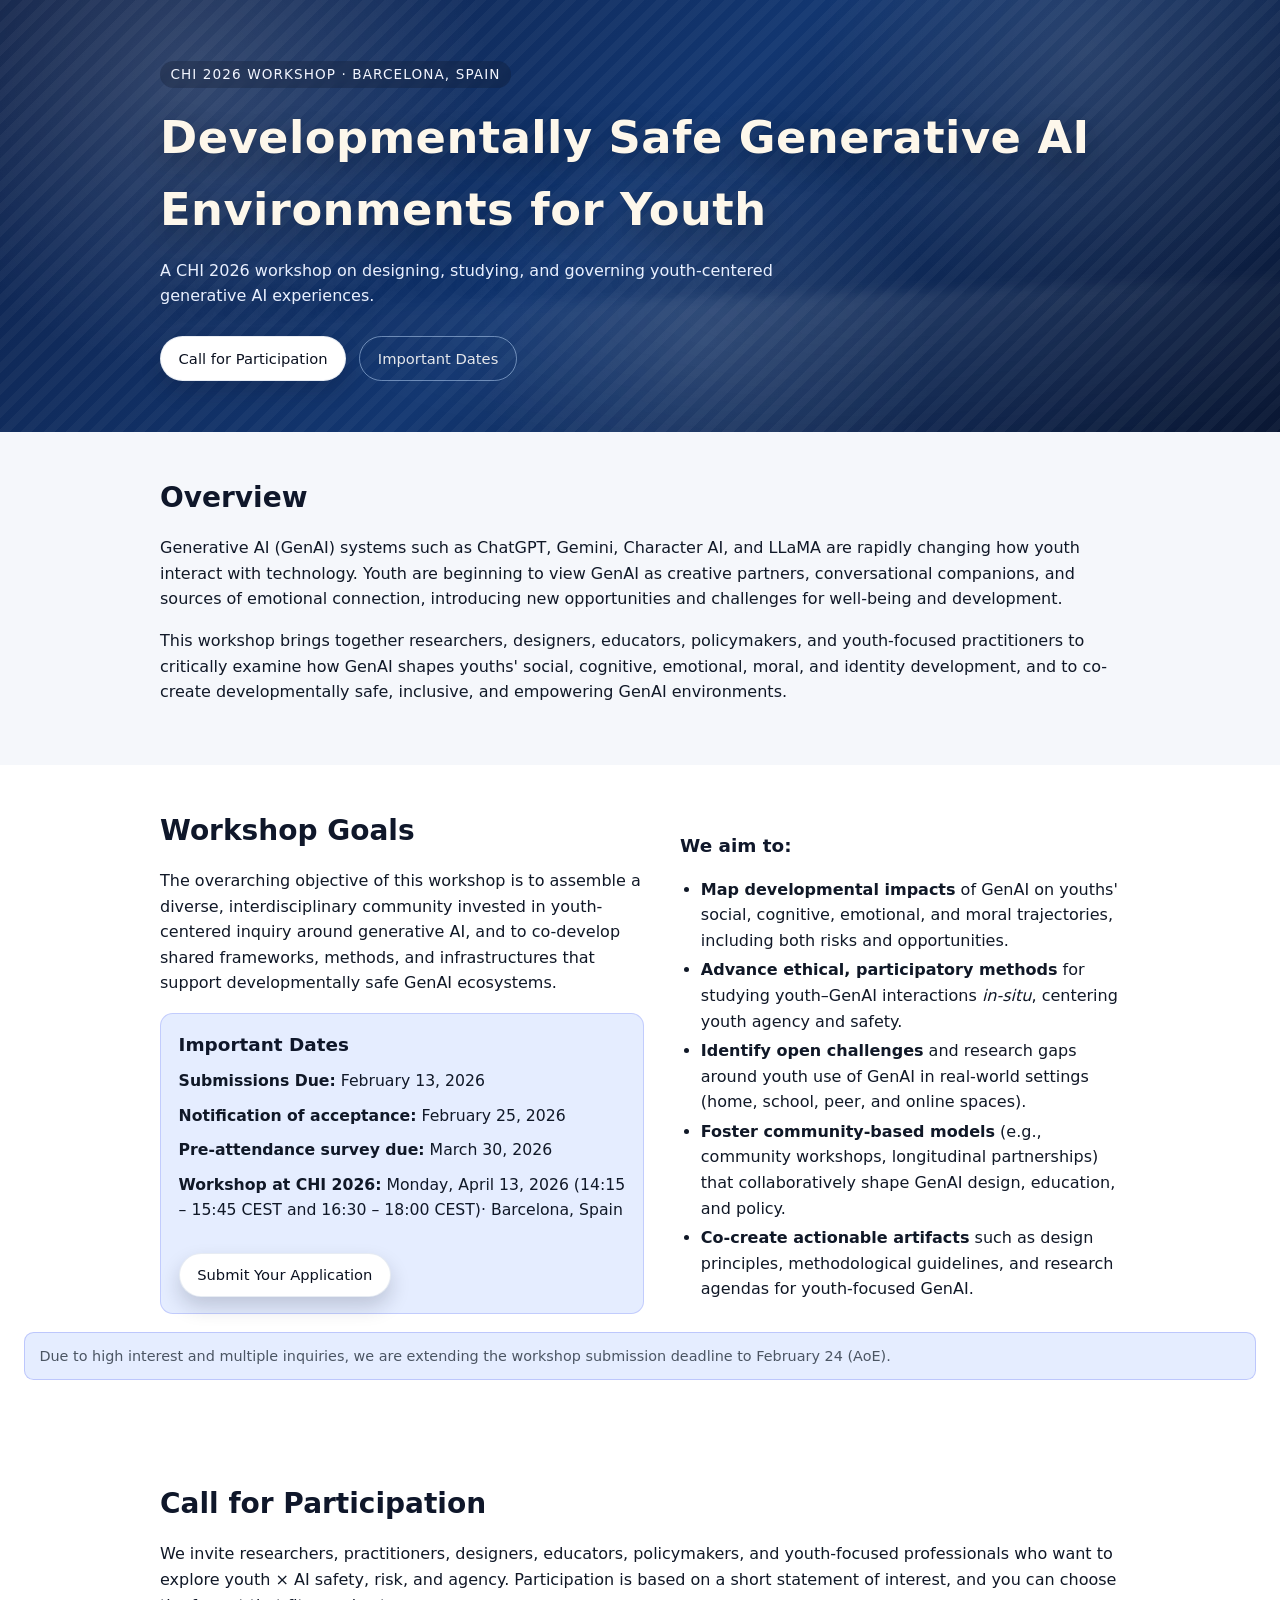
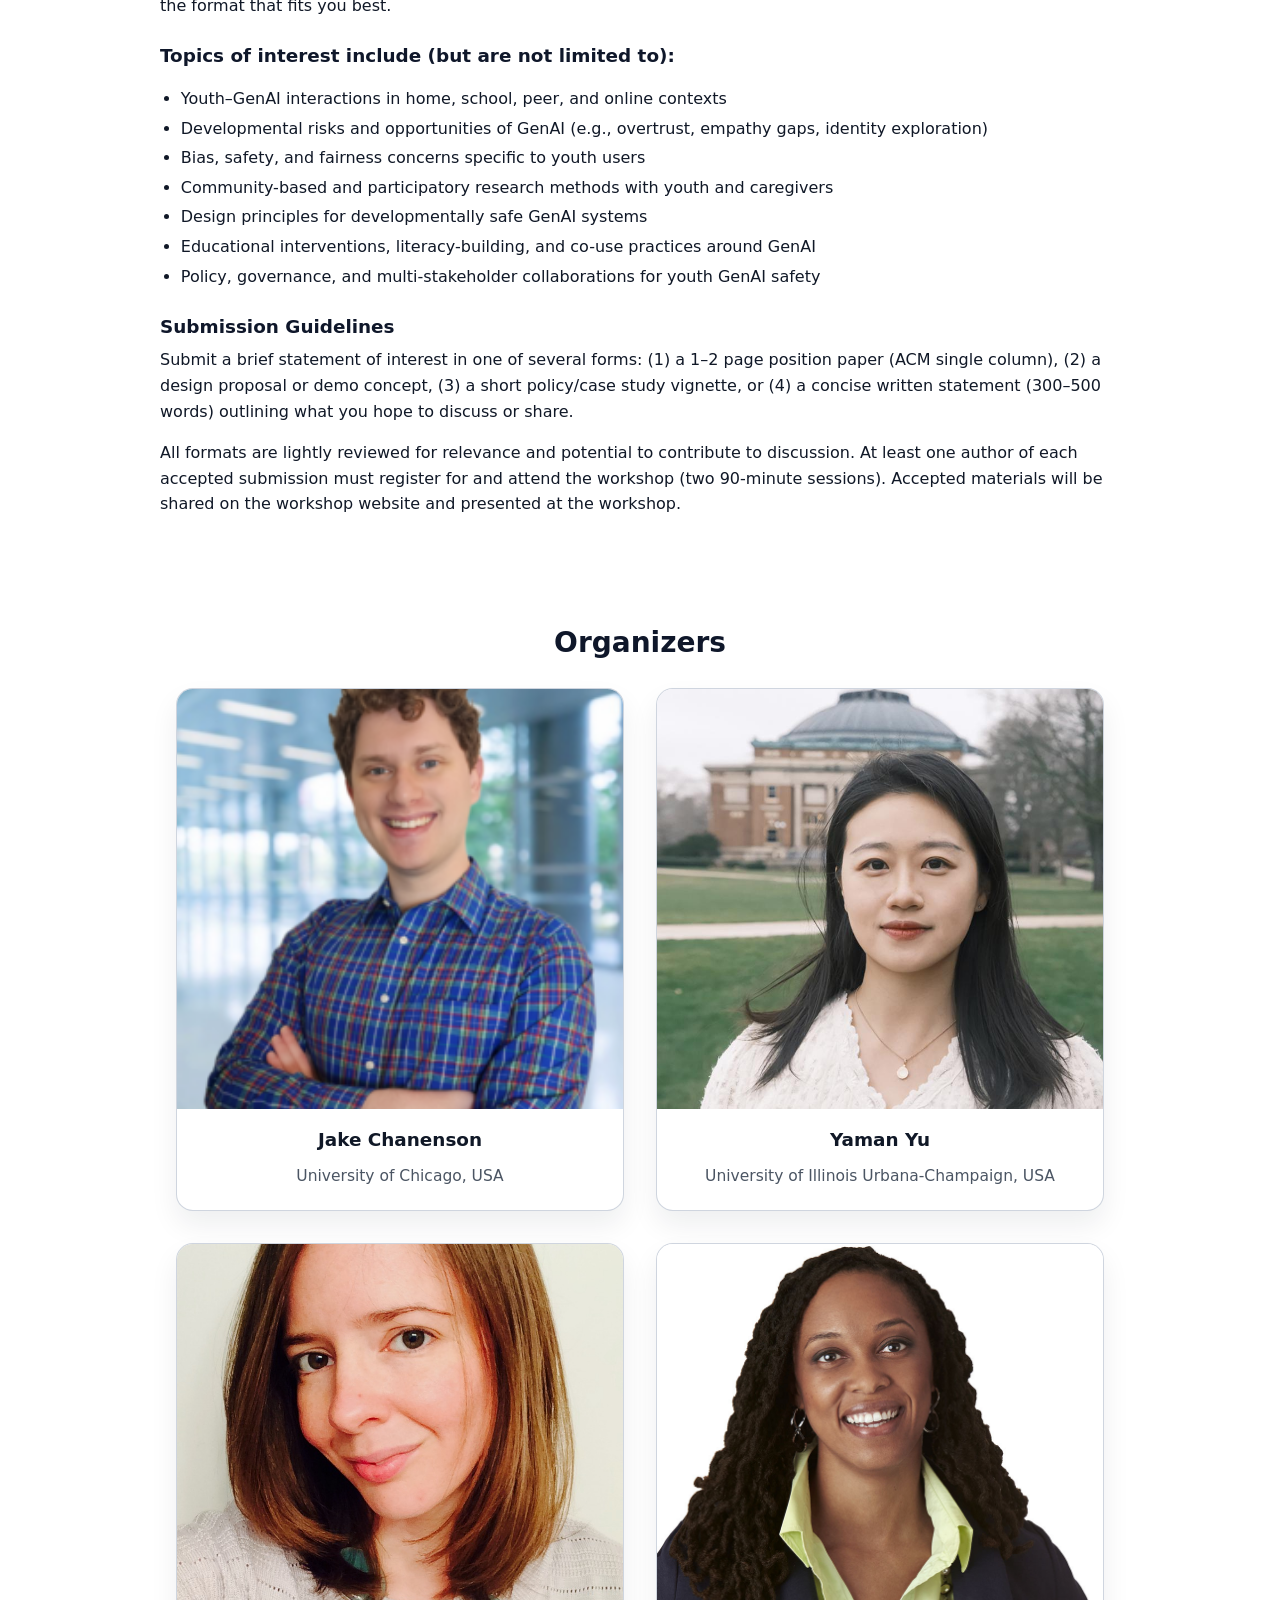
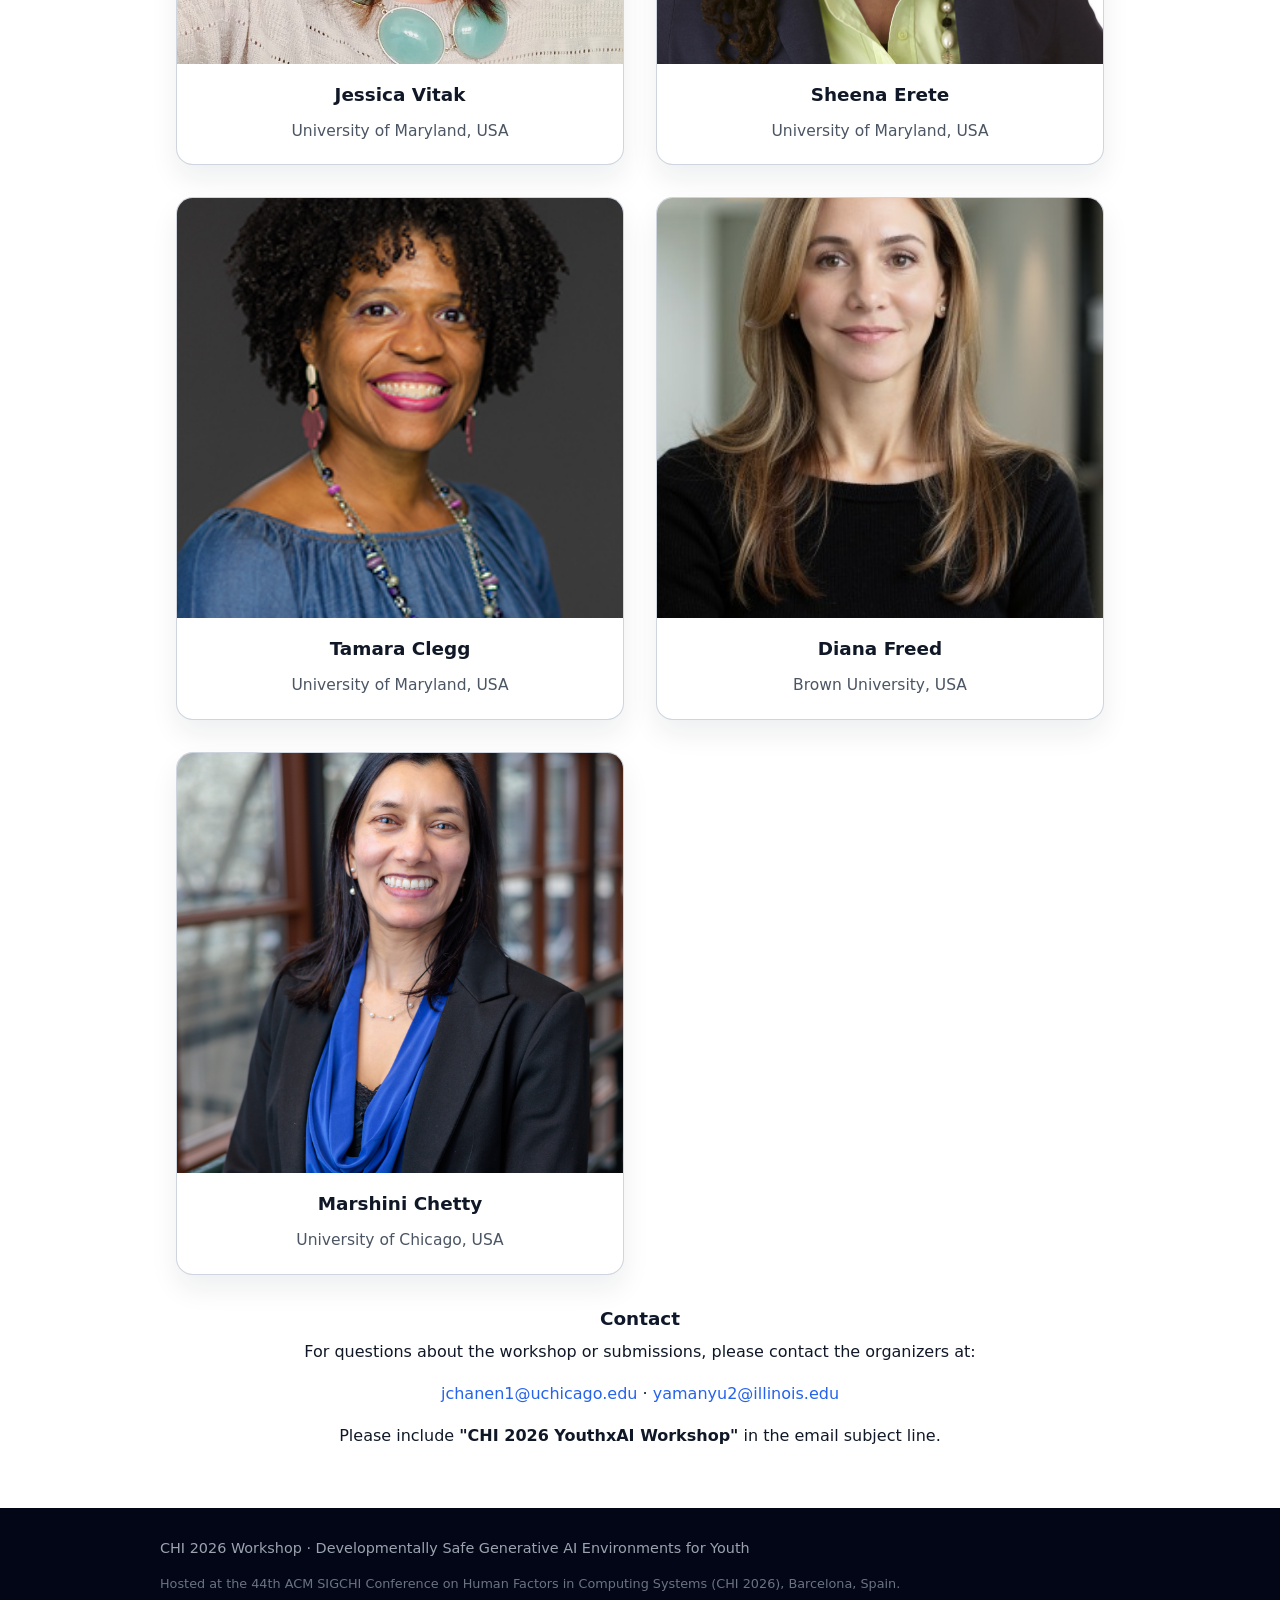
==== index.html @ d9a46ab5 "Update index.html" ====
<!DOCTYPE html>
<html lang="en">
  <head>
    <meta charset="UTF-8" />
    <meta
      name="viewport"
      content="width=device-width, initial-scale=1.0"
    />
    <title>Developmentally Safe Generative AI Environments for Youth – CHI 2026 Workshop</title>
    <link rel="stylesheet" href="style.css?v=5" />
  </head>
  <body>
    <header class="hero">
      <div class="hero-inner">
        <p class="tag">CHI 2026 Workshop · Barcelona, Spain</p>
        <h1>Developmentally Safe Generative AI Environments for Youth</h1>
        <p class="subtitle">
          A CHI 2026 workshop on designing, studying, and governing youth-centered generative AI experiences.
        </p>
        <a href="#call-for-participation" class="button primary">Call for Participation</a>
        <a href="#important-dates" class="button ghost">Important Dates</a>
      </div>
    </header>

    <main>
      <section id="overview" class="section">
        <div class="section-inner">
          <h2>Overview</h2>
          <p>
            Generative AI (GenAI) systems such as ChatGPT, Gemini, Character AI, and LLaMA are rapidly changing how youth
            interact with technology. Youth are beginning to view GenAI as creative partners, conversational companions,
            and sources of emotional connection, introducing new opportunities and challenges for well-being and
            development.
          </p>
          <p>
            This workshop brings together researchers, designers, educators, policymakers, and youth-focused
            practitioners to critically examine how GenAI shapes youths' social, cognitive, emotional, moral, and
            identity development, and to co-create developmentally safe, inclusive, and empowering GenAI environments.
          </p>
          <!-- <p class="note">
            This workshop builds on the position paper
            <em>"Developmentally Safe Generative AI Environment for Youth"</em>, to appear at the
            44th ACM SIGCHI Conference on Human Factors in Computing Systems (CHI 2026), Barcelona, Spain
            (<a href="file://2026_CHI_YouthxAI_Workshop.pdf">PDF</a>).
          </p> -->
        </div>
      </section>

      <section id="goals" class="section alt">
        <div class="section-inner two-column">
          <div>
            <h2>Workshop Goals</h2>
            <p>
              The overarching objective of this workshop is to assemble a diverse, interdisciplinary community invested
              in youth-centered inquiry around generative AI, and to co-develop shared frameworks, methods, and
              infrastructures that support developmentally safe GenAI ecosystems.
            </p>
            <div id="important-dates" class="inline-dates">
              <h3>Important Dates</h3>
              <ul>
                <li><strong>Submissions Due:</strong> February 13, 2026</li>
                <li><strong>Notification of acceptance:</strong> February 25, 2026</li>
                <li><strong>Pre-attendance survey due:</strong>  March 30, 2026</li>
                <li><strong>Workshop at CHI 2026:</strong> Monday, April 13, 2026 (14:15 – 15:45 CEST and 16:30 – 18:00 CEST)· Barcelona, Spain</li>
              </ul>
              <p style="margin-top: 1.5rem; margin-bottom: 0;">
                <a href="https://docs.google.com/forms/d/1OwKN98BtL0UL1X8cqqFe6JRjZt-rTyKT3BmQspQPXOc/viewform" target="_blank" rel="noopener noreferrer" class="button primary">Submit Your Application</a>
              </p>
            </div>
          </div>
          <div>
            <h3>We aim to:</h3>
            <ul>
              <li>
                <strong>Map developmental impacts</strong> of GenAI on youths' social, cognitive, emotional, and moral
                trajectories, including both risks and opportunities.
              </li>
              <li>
                <strong>Advance ethical, participatory methods</strong> for studying youth–GenAI interactions
                <em>in-situ</em>, centering youth agency and safety.
              </li>
              <li>
                <strong>Identify open challenges</strong> and research gaps around youth use of GenAI in real-world
                settings (home, school, peer, and online spaces).
              </li>
              <li>
                <strong>Foster community-based models</strong> (e.g., community workshops, longitudinal partnerships)
                that collaboratively shape GenAI design, education, and policy.
              </li>
              <li>
                <strong>Co-create actionable artifacts</strong> such as design principles, methodological guidelines,
                and research agendas for youth-focused GenAI.
              </li>
            </ul>
          </div>
        </div>
        <p class="note">
          Due to high interest and multiple inquiries, we are extending the workshop submission deadline to February 24 (AoE).
        </p>
      </section>

      <!-- <section id="research-questions" class="section">
        <div class="section-inner">
          <h2>Guiding Research Questions</h2>
          <ol>
            <li>
              <strong>Promising research approaches:</strong> What research methods and frameworks are most effective
              for studying youth interactions with GenAI in-situ? How can we enable ethical, meaningful, and safe data
              contributions from youth participants?
            </li>
            <li>
              <strong>Open challenges and future directions:</strong> Which critical research gaps remain in
              understanding youth engagement with GenAI systems, and how should we collectively prioritize and address
              them?
            </li>
            <li>
              <strong>Community-based research models:</strong> In what ways can community workshops, longitudinal
              partnerships, and multi-stakeholder collaborations (families, schools, platforms, policymakers) support
              developmentally safe GenAI design and governance?
            </li>
          </ol>
        </div>
      </section> -->

      <section id="call-for-participation" class="section alt">
        <div class="section-inner">
          <h2>Call for Participation</h2>
          <p>
            We invite researchers, practitioners, designers, educators, policymakers, and youth-focused professionals who
            want to explore youth × AI safety, risk, and agency. Participation is based on a short statement of interest,
            and you can choose the format that fits you best.
          </p>
          <h3>Topics of interest include (but are not limited to):</h3>
          <ul>
            <li>Youth–GenAI interactions in home, school, peer, and online contexts</li>
            <li>Developmental risks and opportunities of GenAI (e.g., overtrust, empathy gaps, identity exploration)</li>
            <li>Bias, safety, and fairness concerns specific to youth users</li>
            <li>Community-based and participatory research methods with youth and caregivers</li>
            <li>Design principles for developmentally safe GenAI systems</li>
            <li>Educational interventions, literacy-building, and co-use practices around GenAI</li>
            <li>Policy, governance, and multi-stakeholder collaborations for youth GenAI safety</li>
          </ul>

          <h3>Submission Guidelines</h3>
          <p>
            Submit a brief statement of interest in one of several forms: (1) a 1–2 page position paper (ACM single
            column), (2) a design proposal or demo concept, (3) a short policy/case study vignette, or (4) a concise
            written statement (300–500 words) outlining what you hope to discuss or share.
          </p>
          <p>
            All formats are lightly reviewed for relevance and potential to contribute to discussion. At least one author
            of each accepted submission must register for and attend the workshop (two 90-minute sessions). Accepted
            materials will be shared on the workshop website and presented at the workshop.
          </p>
          <!-- <p class="note">
            Exact submission details (format, upload site, and deadlines) will follow CHI 2026 workshop guidelines and
            will be updated here when available.
          </p> -->
        </div>
      </section>

      <section id="organizers" class="section alt">
        <div class="section-inner">
          <h2 class="organizers-title">Organizers</h2>
          <div class="organizers-full">
            <div class="organizers-grid">
            <div class="organizer-card">
              <img class="organizer-photo" src="Jake.png" alt="Jake Chanenson" />
              <div class="organizer-info">
                <p class="organizer-name">Jake Chanenson</p>
                <p class="organizer-affiliation">University of Chicago, USA</p>
              </div>
            </div>
            <div class="organizer-card">
              <img class="organizer-photo" src="yaman.jpg" alt="Yaman Yu" />
              <div class="organizer-info">
                <p class="organizer-name">Yaman Yu</p>
                <p class="organizer-affiliation">University of Illinois Urbana-Champaign, USA</p>
              </div>
            </div>
            <div class="organizer-card">
              <img class="organizer-photo" src="jessica.jpg" alt="Jessica Vitak" />
              <div class="organizer-info">
                <p class="organizer-name">Jessica Vitak</p>
                <p class="organizer-affiliation">University of Maryland, USA</p>
              </div>
            </div>
            <div class="organizer-card">
              <img class="organizer-photo" src="Sheena.jpg" alt="Sheena Erete" />
              <div class="organizer-info">
                <p class="organizer-name">Sheena Erete</p>
                <p class="organizer-affiliation">University of Maryland, USA</p>
              </div>
            </div>
            <div class="organizer-card">
              <img class="organizer-photo" src="tammy.jpg" alt="Tamara Clegg" />
              <div class="organizer-info">
                <p class="organizer-name">Tamara Clegg</p>
                <p class="organizer-affiliation">University of Maryland, USA</p>
              </div>
            </div>
            <div class="organizer-card">
              <img class="organizer-photo" src="Diana.jpeg" alt="Diana Freed" />
              <div class="organizer-info">
                <p class="organizer-name">Diana Freed</p>
                <p class="organizer-affiliation">Brown University, USA</p>
              </div>
            </div>
            <div class="organizer-card">
              <img class="organizer-photo" src="Marshini.jpg" alt="Marshini Chetty" />
              <div class="organizer-info">
                <p class="organizer-name">Marshini Chetty</p>
                <p class="organizer-affiliation">University of Chicago, USA</p>
              </div>
            </div>
          </div>
          <div class="contact-block">
            <h3>Contact</h3>
            <p>
              For questions about the workshop or submissions, please contact the organizers at:
            </p>
            <p class="contact">
              <a href="mailto:jchanen1@uchicago.edu">jchanen1@uchicago.edu</a> ·
              <a href="mailto:yamanyu2@illinois.edu">yamanyu2@illinois.edu</a>
            </p>
            <p>
              Please include <strong>"CHI 2026 YouthxAI Workshop"</strong> in the email subject line.
            </p>
          </div>
        </div>
      </section>

      <!-- <section id="background-resources" class="section">
        <div class="section-inner">
          <h2>Background &amp; Resources</h2>
          <p>
            The workshop is motivated by emerging evidence that youth engage with GenAI in nuanced and emotionally
            charged ways, including seeking social support, exploring identity, and developing new forms of trust in AI
            systems. At the same time, caregivers and educators often have limited visibility into these interactions,
            and platform safeguards are still evolving.
          </p>
          <p>
            The position paper and references draw on work in youth online safety, AI risk taxonomies, mental health and
            conversational AI, and community-based design. For more details, please refer to the manuscript:
          </p>
          <ul>
            <li>
              <a href="file://2026_CHI_YouthxAI_Workshop.pdf">
                Developmentally Safe Generative AI Environment for Youth (Workshop Paper PDF)
              </a>
            </li>
          </ul>
        </div>
      </section> -->
    </main>

    <footer class="footer">
      <div class="footer-inner">
        <p>
          CHI 2026 Workshop · Developmentally Safe Generative AI Environments for Youth
        </p>
        <p class="small">
          Hosted at the 44th ACM SIGCHI Conference on Human Factors in Computing Systems (CHI 2026), Barcelona, Spain.
        </p>
      </div>
    </footer>
  </body>
</html>
---- style.css ----
/* Base layout */
*,
*::before,
*::after {
  box-sizing: border-box;
}

html,
body {
  margin: 0;
  padding: 0;
  font-family: system-ui, -apple-system, BlinkMacSystemFont, "Segoe UI", sans-serif;
  color: #101827;
  background-color: #f5f7fb;
}

body {
  line-height: 1.6;
}

a {
  color: #2563eb;
  text-decoration: none;
}

a:hover {
  text-decoration: underline;
}

h1,
h2,
h3 {
  margin-top: 0;
  color: #0f172a;
}

p {
  margin-top: 0;
}

main {
  display: block;
}

/* Hero */
.hero {
  background: linear-gradient(135deg, #0e2047 0%, #123670 48%, #0a1733 100%);
  color: #f3f6ff;
  padding: 3.8rem 1.5rem 3.2rem;
  position: relative;
  overflow: hidden;
}

.hero-inner {
  max-width: 960px;
  margin: 0 auto;
  position: relative;
  z-index: 1;
}

.hero::before {
  content: "";
  position: absolute;
  inset: 0;
  background: radial-gradient(circle at 15% 18%, rgba(255, 255, 255, 0.16), transparent 26%),
    radial-gradient(circle at 85% 12%, rgba(255, 255, 255, 0.12), transparent 24%),
    radial-gradient(circle at 55% 78%, rgba(255, 255, 255, 0.1), transparent 30%),
    repeating-linear-gradient(135deg, rgba(255, 255, 255, 0.04) 0, rgba(255, 255, 255, 0.04) 8px, transparent 8px, transparent 16px);
  pointer-events: none;
  opacity: 0.9;
}

.hero::after {
  content: "";
  position: absolute;
  bottom: -80px;
  left: 10%;
  width: 120%;
  height: 220px;
  background: radial-gradient(ellipse at top, rgba(255, 255, 255, 0.08), transparent 55%);
  filter: blur(6px);
  transform: rotate(-2deg);
  pointer-events: none;
}

.hero h1 {
  font-size: clamp(2.1rem, 3vw + 1rem, 2.8rem);
  margin-bottom: 0.75rem;
  color: #fdf7eb;
  letter-spacing: 0.01em;
  text-shadow: 0 12px 32px rgba(0, 0, 0, 0.3), 0 0 1px rgba(0, 0, 0, 0.35);
}

.tag {
  display: inline-block;
  font-size: 0.85rem;
  text-transform: uppercase;
  letter-spacing: 0.08em;
  padding: 0.15rem 0.65rem;
  border-radius: 999px;
  background: rgba(15, 23, 42, 0.28);
  backdrop-filter: blur(4px);
  margin-bottom: 0.9rem;
}

.subtitle {
  max-width: 40rem;
  font-size: 1rem;
  margin-bottom: 1.3rem;
  color: #e9f0ff;
  text-shadow: 0 8px 24px rgba(0, 0, 0, 0.26);
}

.button {
  display: inline-block;
  padding: 0.6rem 1.1rem;
  border-radius: 999px;
  border: 1px solid transparent;
  font-weight: 500;
  font-size: 0.92rem;
  margin-right: 0.5rem;
  margin-top: 0.4rem;
  cursor: pointer;
  transition: background-color 0.15s ease, color 0.15s ease, border-color 0.15s ease,
    box-shadow 0.15s ease, transform 0.08s ease;
}

.button.primary {
  background: #ffffff;
  color: #0b1120;
  border-color: rgba(226, 232, 240, 0.8);
  box-shadow: 0 10px 20px rgba(15, 23, 42, 0.18);
}

.button.primary:hover {
  background: #e5e7eb;
  text-decoration: none;
  transform: translateY(-1px);
  box-shadow: 0 14px 26px rgba(15, 23, 42, 0.18);
}

.button.ghost {
  background: transparent;
  color: #e5e7eb;
  border-color: rgba(191, 219, 254, 0.5);
}

.button.ghost:hover {
  background: rgba(15, 23, 42, 0.46);
  text-decoration: none;
}

/* Sections */
.section {
  padding: 2.75rem 1.5rem;
}

.section.alt {
  background-color: #ffffff;
}

.section-inner {
  max-width: 960px;
  margin: 0 auto;
}

.section h2 {
  font-size: 1.75rem;
  margin-bottom: 0.9rem;
}

.section h3 {
  font-size: 1.15rem;
  margin-top: 1.4rem;
  margin-bottom: 0.4rem;
}

.section p + p {
  margin-top: 0.6rem;
}

.note {
  font-size: 0.9rem;
  color: #4b5563;
  background-color: #e5edff;
  border-radius: 0.6rem;
  padding: 0.7rem 0.9rem;
  border: 1px solid rgba(129, 140, 248, 0.4);
  margin-top: 0.9rem;
}

ul,
ol {
  padding-left: 1.3rem;
}

li + li {
  margin-top: 0.25rem;
}

/* Two-column layout */
.two-column {
  display: grid;
  grid-template-columns: minmax(0, 1.1fr) minmax(0, 1fr);
  gap: 2.25rem;
  align-items: flex-start;
}

@media (max-width: 768px) {
  .two-column {
    grid-template-columns: minmax(0, 1fr);
  }

  .hero {
    padding-top: 2.6rem;
    padding-bottom: 2.4rem;
  }
}

/* Dates grid */
.dates-grid {
  display: grid;
  grid-template-columns: repeat(auto-fit, minmax(210px, 1fr));
  gap: 1.1rem;
  margin-top: 1.3rem;
}

.date-card {
  background-color: #ffffff;
  border-radius: 0.75rem;
  padding: 0.9rem 1rem;
  border: 1px solid rgba(148, 163, 184, 0.45);
  box-shadow: 0 10px 22px rgba(15, 23, 42, 0.04);
}

.date-label {
  font-size: 0.85rem;
  text-transform: uppercase;
  letter-spacing: 0.06em;
  color: #6b7280;
  margin-bottom: 0.25rem;
}

.date-value {
  font-weight: 600;
  color: #111827;
}

/* Inline dates block */
.inline-dates {
  margin-top: 1.1rem;
  padding: 1rem 1.1rem;
  background-color: #e5edff;
  border: 1px solid rgba(129, 140, 248, 0.35);
  border-radius: 0.8rem;
}

.inline-dates h3 {
  margin: 0 0 0.5rem;
}

.inline-dates ul {
  list-style: none;
  padding-left: 0;
  margin: 0;
  display: grid;
  gap: 0.35rem;
}

.inline-dates li {
  font-size: 0.98rem;
}

/* Organizers */
.organizers-title {
  text-align: center;
  margin-bottom: 0.4rem;
}

.organizers-full {
  max-width: 1200px;
  width: calc(100% - 2rem);
  margin: 0 auto;
}

.organizers-grid {
  display: grid;
  grid-template-columns: repeat(auto-fit, minmax(300px, 1fr));
  gap: 2rem;
  margin-top: 1.4rem;
}

.organizer-card {
  display: flex;
  flex-direction: column;
  align-items: center;
  background-color: #ffffff;
  border-radius: 1.05rem;
  overflow: hidden;
  border: 1px solid rgba(148, 163, 184, 0.45);
  box-shadow: 0 14px 28px rgba(15, 23, 42, 0.07);
}

.organizer-photo {
  width: 100%;
  height: 420px;
  object-fit: cover;
  background: #e5e7eb;
  display: block;
}

.organizer-info {
  display: flex;
  flex-direction: column;
  align-items: center;
  text-align: center;
  padding: 1rem 1.2rem 1.3rem;
}

.organizer-name {
  font-weight: 700;
  margin: 0;
  font-size: 1.15rem;
}

.organizer-affiliation {
  margin: 0.25rem 0 0;
  color: #4b5563;
  font-size: 0.97rem;
}

.contact-block {
  margin-top: 1.8rem;
  text-align: center;
}

.contact {
  font-weight: 500;
}

.contact a {
  word-break: break-all;
}

@media (max-width: 640px) {
  .organizer-photo {
    height: 300px;
  }
}

/* Footer */
.footer {
  background-color: #020617;
  color: #9ca3af;
  padding: 1.8rem 1.5rem 2rem;
}

.footer-inner {
  max-width: 960px;
  margin: 0 auto;
  font-size: 0.9rem;
}

.footer .small {
  font-size: 0.8rem;
  color: #6b7280;
}
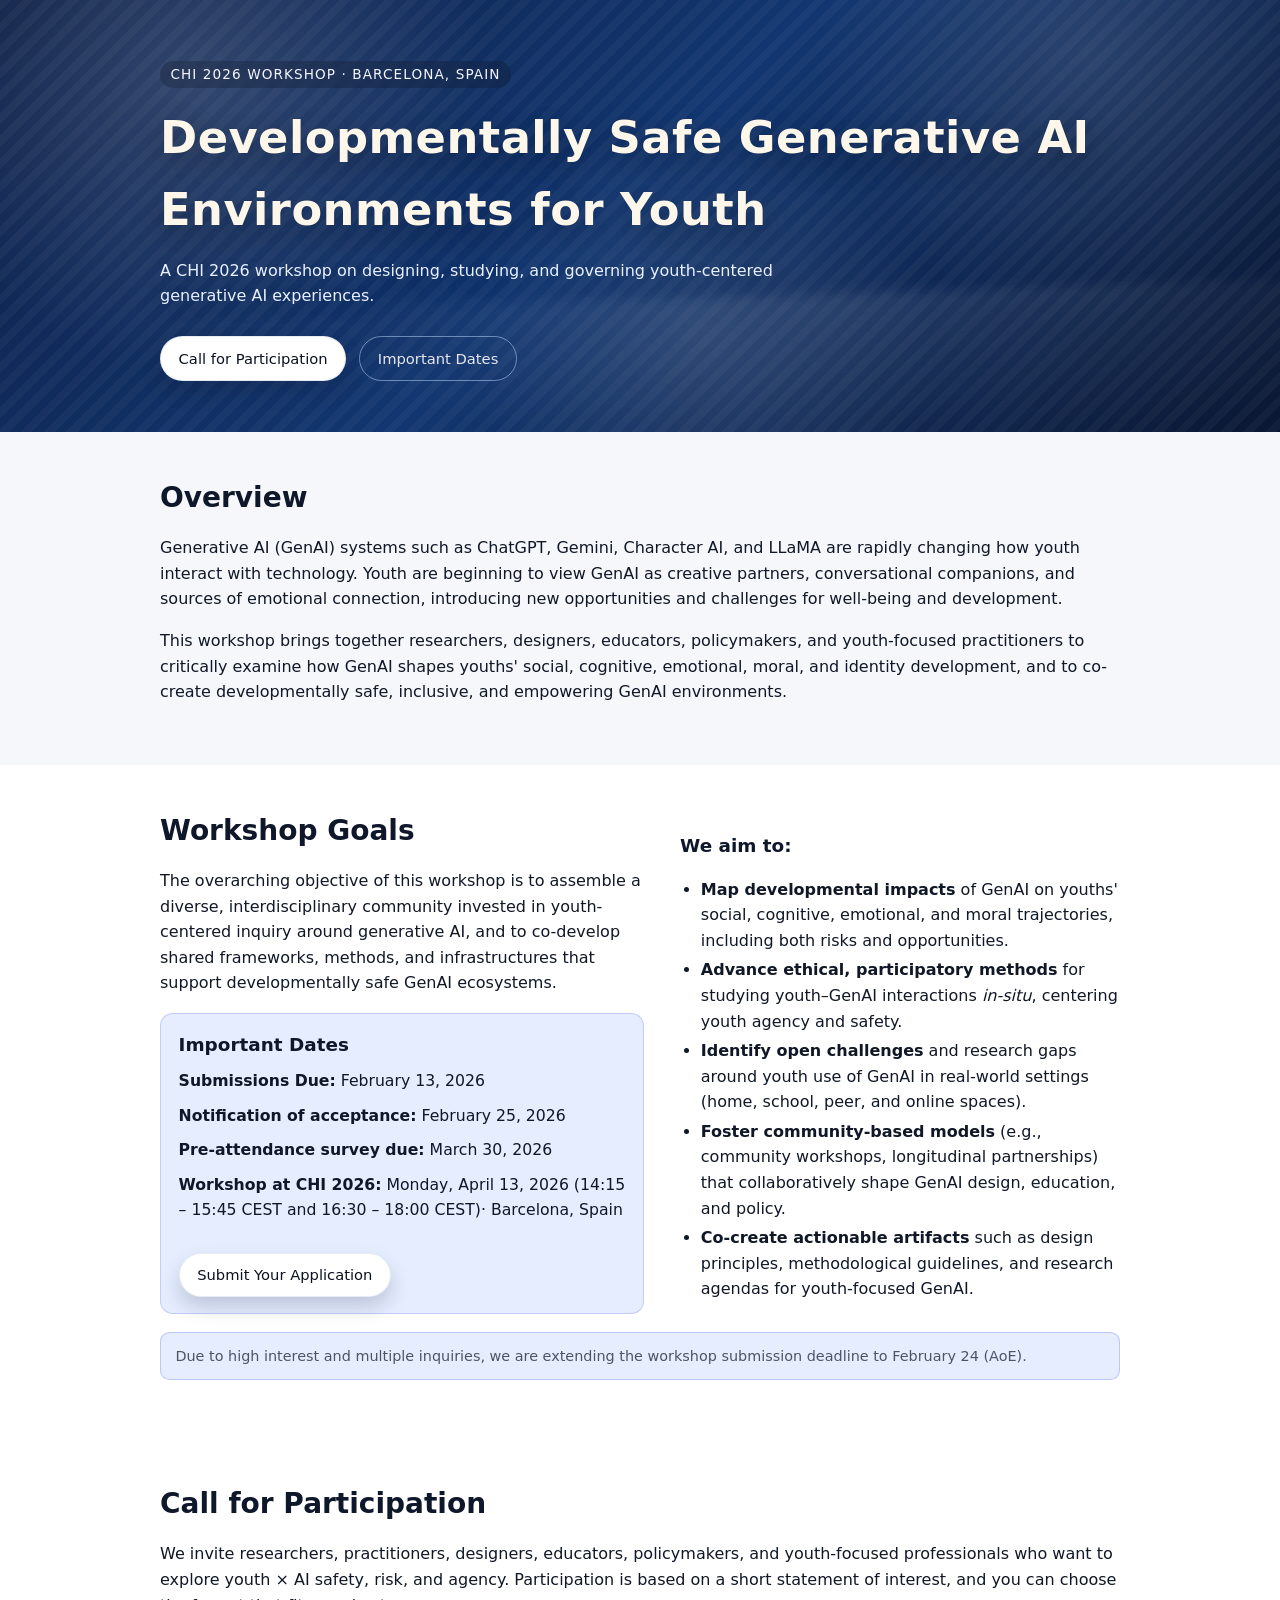
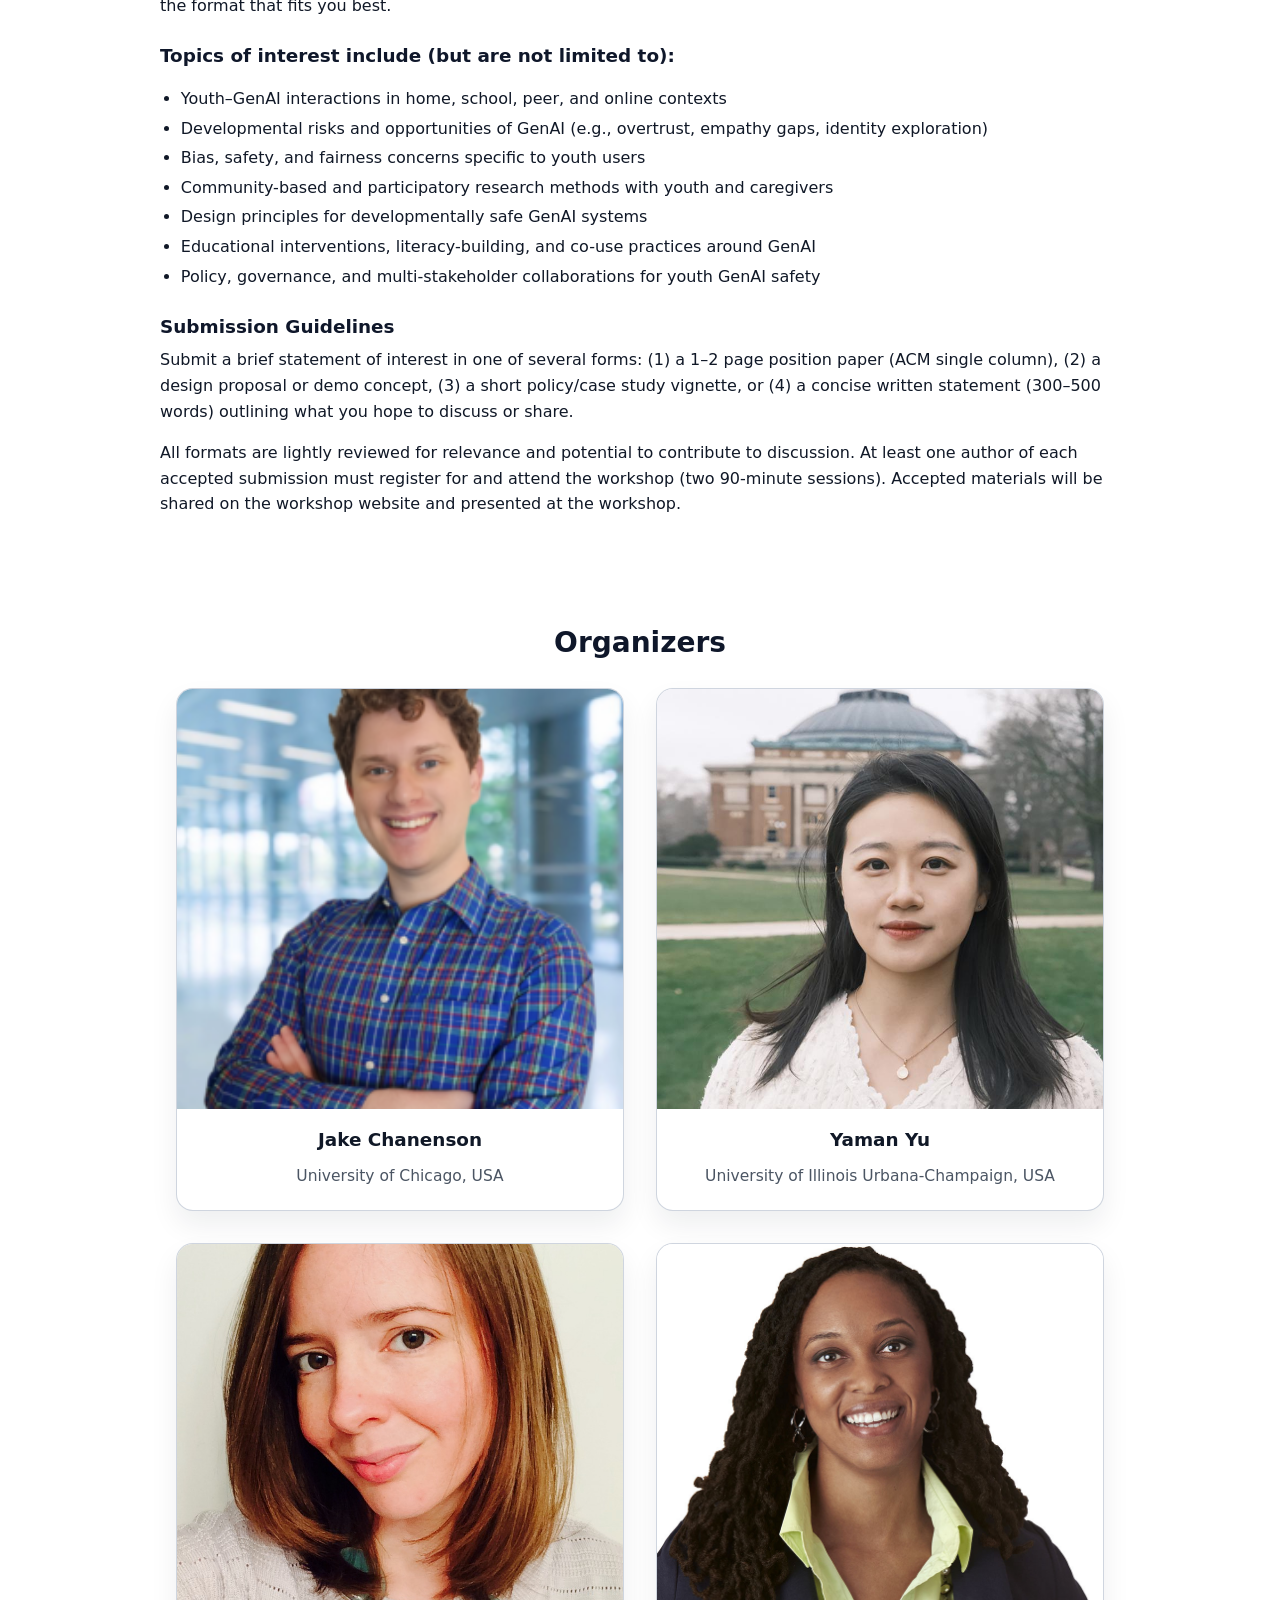
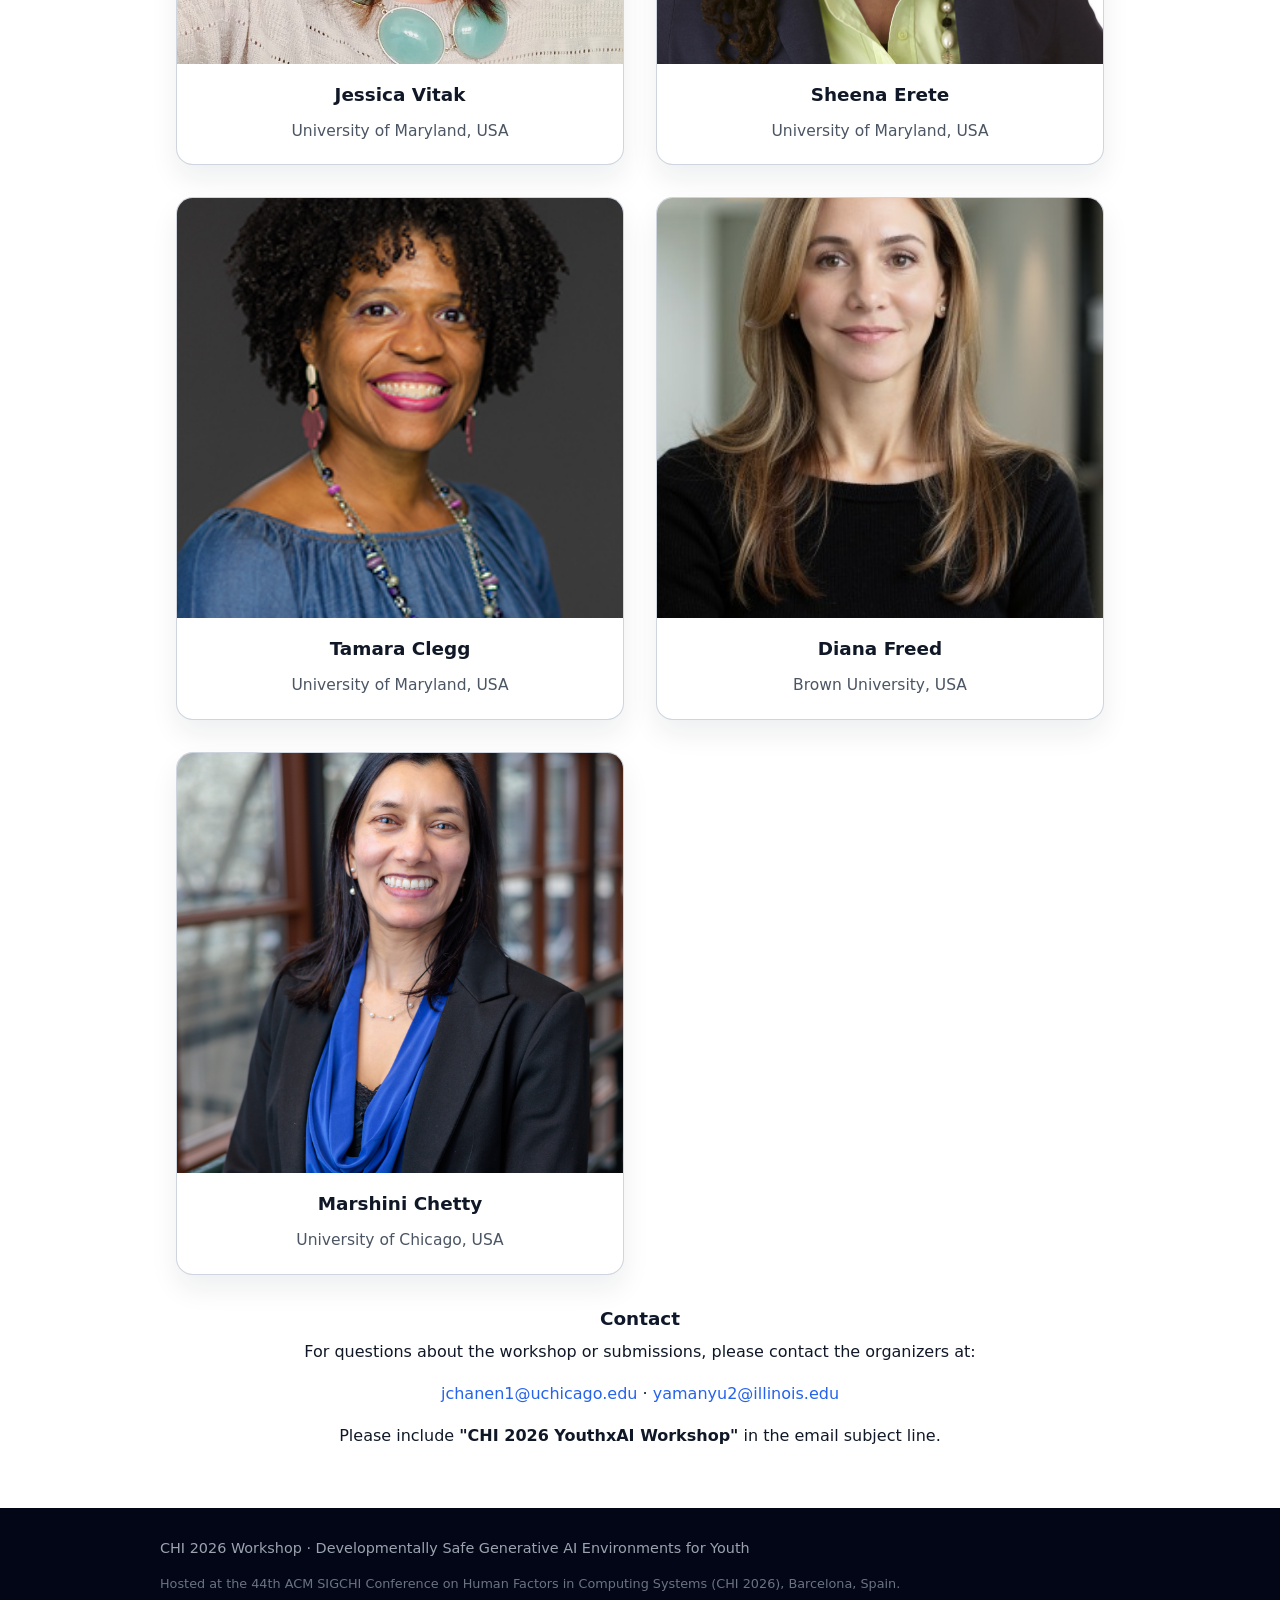
==== commit 6d1cf948: "Update index.html" ====
--- a/index.html
+++ b/index.html
@@ -94,9 +94,11 @@
             </ul>
           </div>
         </div>
-        <p class="note">
-          Due to high interest and multiple inquiries, we are extending the workshop submission deadline to February 24 (AoE).
-        </p>
+        <div class="section-inner">
+          <p class="note">
+            Due to high interest and multiple inquiries, we are extending the workshop submission deadline to February 24 (AoE).
+          </p>
+        </div>
       </section>
 
       <!-- <section id="research-questions" class="section">
@@ -276,3 +278,4 @@
 
 
 
+
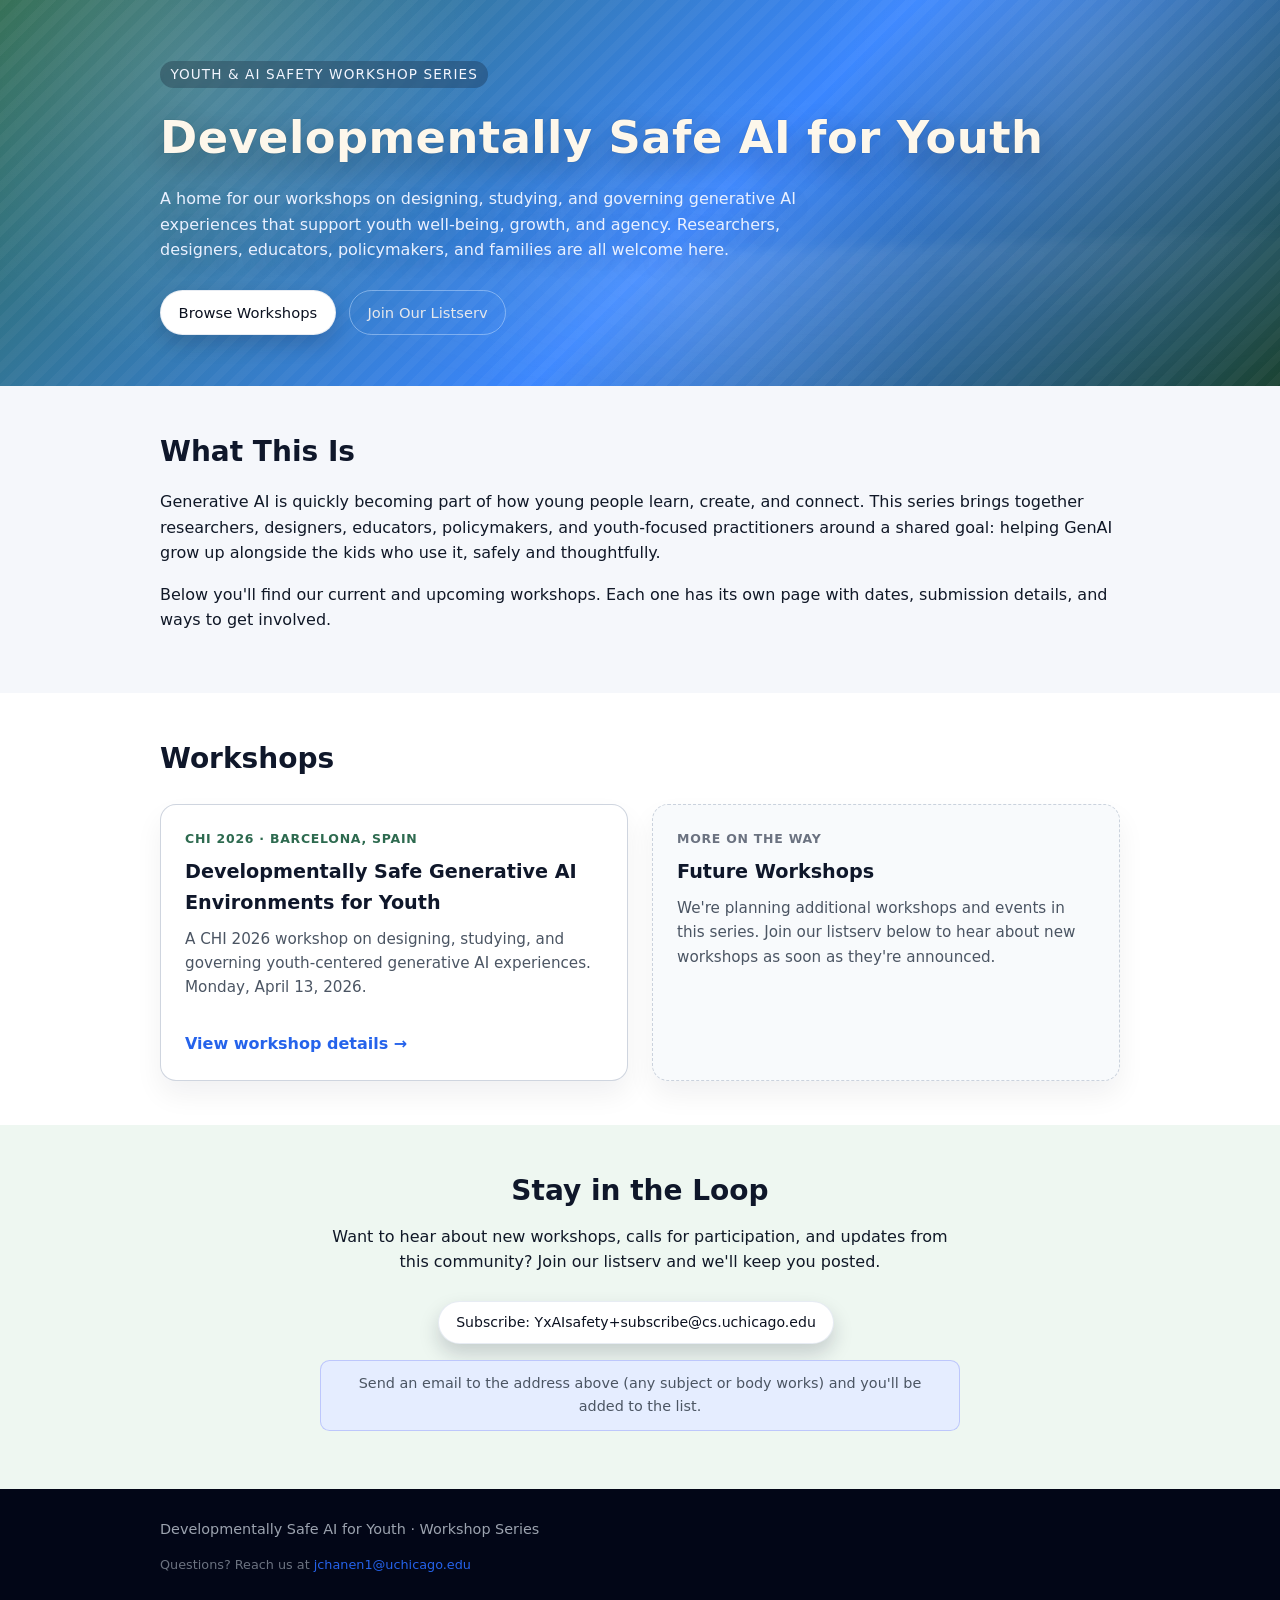
==== commit cf877e1a: "refresh" ====
--- a/index.html
+++ b/index.html
@@ -1,281 +1,99 @@
-<!DOCTYPE html>
-<html lang="en">
-  <head>
-    <meta charset="UTF-8" />
-    <meta
-      name="viewport"
-      content="width=device-width, initial-scale=1.0"
-    />
-    <title>Developmentally Safe Generative AI Environments for Youth – CHI 2026 Workshop</title>
-    <link rel="stylesheet" href="style.css?v=5" />
-  </head>
-  <body>
-    <header class="hero">
-      <div class="hero-inner">
-        <p class="tag">CHI 2026 Workshop · Barcelona, Spain</p>
-        <h1>Developmentally Safe Generative AI Environments for Youth</h1>
-        <p class="subtitle">
-          A CHI 2026 workshop on designing, studying, and governing youth-centered generative AI experiences.
-        </p>
-        <a href="#call-for-participation" class="button primary">Call for Participation</a>
-        <a href="#important-dates" class="button ghost">Important Dates</a>
-      </div>
-    </header>
-
-    <main>
-      <section id="overview" class="section">
-        <div class="section-inner">
-          <h2>Overview</h2>
-          <p>
-            Generative AI (GenAI) systems such as ChatGPT, Gemini, Character AI, and LLaMA are rapidly changing how youth
-            interact with technology. Youth are beginning to view GenAI as creative partners, conversational companions,
-            and sources of emotional connection, introducing new opportunities and challenges for well-being and
-            development.
-          </p>
-          <p>
-            This workshop brings together researchers, designers, educators, policymakers, and youth-focused
-            practitioners to critically examine how GenAI shapes youths' social, cognitive, emotional, moral, and
-            identity development, and to co-create developmentally safe, inclusive, and empowering GenAI environments.
-          </p>
-          <!-- <p class="note">
-            This workshop builds on the position paper
-            <em>"Developmentally Safe Generative AI Environment for Youth"</em>, to appear at the
-            44th ACM SIGCHI Conference on Human Factors in Computing Systems (CHI 2026), Barcelona, Spain
-            (<a href="file://2026_CHI_YouthxAI_Workshop.pdf">PDF</a>).
-          </p> -->
-        </div>
-      </section>
-
-      <section id="goals" class="section alt">
-        <div class="section-inner two-column">
-          <div>
-            <h2>Workshop Goals</h2>
-            <p>
-              The overarching objective of this workshop is to assemble a diverse, interdisciplinary community invested
-              in youth-centered inquiry around generative AI, and to co-develop shared frameworks, methods, and
-              infrastructures that support developmentally safe GenAI ecosystems.
-            </p>
-            <div id="important-dates" class="inline-dates">
-              <h3>Important Dates</h3>
-              <ul>
-                <li><strong>Submissions Due:</strong> February 13, 2026</li>
-                <li><strong>Notification of acceptance:</strong> February 25, 2026</li>
-                <li><strong>Pre-attendance survey due:</strong>  March 30, 2026</li>
-                <li><strong>Workshop at CHI 2026:</strong> Monday, April 13, 2026 (14:15 – 15:45 CEST and 16:30 – 18:00 CEST)· Barcelona, Spain</li>
-              </ul>
-              <p style="margin-top: 1.5rem; margin-bottom: 0;">
-                <a href="https://docs.google.com/forms/d/1OwKN98BtL0UL1X8cqqFe6JRjZt-rTyKT3BmQspQPXOc/viewform" target="_blank" rel="noopener noreferrer" class="button primary">Submit Your Application</a>
-              </p>
-            </div>
-          </div>
-          <div>
-            <h3>We aim to:</h3>
-            <ul>
-              <li>
-                <strong>Map developmental impacts</strong> of GenAI on youths' social, cognitive, emotional, and moral
-                trajectories, including both risks and opportunities.
-              </li>
-              <li>
-                <strong>Advance ethical, participatory methods</strong> for studying youth–GenAI interactions
-                <em>in-situ</em>, centering youth agency and safety.
-              </li>
-              <li>
-                <strong>Identify open challenges</strong> and research gaps around youth use of GenAI in real-world
-                settings (home, school, peer, and online spaces).
-              </li>
-              <li>
-                <strong>Foster community-based models</strong> (e.g., community workshops, longitudinal partnerships)
-                that collaboratively shape GenAI design, education, and policy.
-              </li>
-              <li>
-                <strong>Co-create actionable artifacts</strong> such as design principles, methodological guidelines,
-                and research agendas for youth-focused GenAI.
-              </li>
-            </ul>
-          </div>
-        </div>
-        <div class="section-inner">
-          <p class="note">
-            Due to high interest and multiple inquiries, we are extending the workshop submission deadline to February 24 (AoE).
-          </p>
-        </div>
-      </section>
-
-      <!-- <section id="research-questions" class="section">
-        <div class="section-inner">
-          <h2>Guiding Research Questions</h2>
-          <ol>
-            <li>
-              <strong>Promising research approaches:</strong> What research methods and frameworks are most effective
-              for studying youth interactions with GenAI in-situ? How can we enable ethical, meaningful, and safe data
-              contributions from youth participants?
-            </li>
-            <li>
-              <strong>Open challenges and future directions:</strong> Which critical research gaps remain in
-              understanding youth engagement with GenAI systems, and how should we collectively prioritize and address
-              them?
-            </li>
-            <li>
-              <strong>Community-based research models:</strong> In what ways can community workshops, longitudinal
-              partnerships, and multi-stakeholder collaborations (families, schools, platforms, policymakers) support
-              developmentally safe GenAI design and governance?
-            </li>
-          </ol>
-        </div>
-      </section> -->
-
-      <section id="call-for-participation" class="section alt">
-        <div class="section-inner">
-          <h2>Call for Participation</h2>
-          <p>
-            We invite researchers, practitioners, designers, educators, policymakers, and youth-focused professionals who
-            want to explore youth × AI safety, risk, and agency. Participation is based on a short statement of interest,
-            and you can choose the format that fits you best.
-          </p>
-          <h3>Topics of interest include (but are not limited to):</h3>
-          <ul>
-            <li>Youth–GenAI interactions in home, school, peer, and online contexts</li>
-            <li>Developmental risks and opportunities of GenAI (e.g., overtrust, empathy gaps, identity exploration)</li>
-            <li>Bias, safety, and fairness concerns specific to youth users</li>
-            <li>Community-based and participatory research methods with youth and caregivers</li>
-            <li>Design principles for developmentally safe GenAI systems</li>
-            <li>Educational interventions, literacy-building, and co-use practices around GenAI</li>
-            <li>Policy, governance, and multi-stakeholder collaborations for youth GenAI safety</li>
-          </ul>
-
-          <h3>Submission Guidelines</h3>
-          <p>
-            Submit a brief statement of interest in one of several forms: (1) a 1–2 page position paper (ACM single
-            column), (2) a design proposal or demo concept, (3) a short policy/case study vignette, or (4) a concise
-            written statement (300–500 words) outlining what you hope to discuss or share.
-          </p>
-          <p>
-            All formats are lightly reviewed for relevance and potential to contribute to discussion. At least one author
-            of each accepted submission must register for and attend the workshop (two 90-minute sessions). Accepted
-            materials will be shared on the workshop website and presented at the workshop.
-          </p>
-          <!-- <p class="note">
-            Exact submission details (format, upload site, and deadlines) will follow CHI 2026 workshop guidelines and
-            will be updated here when available.
-          </p> -->
-        </div>
-      </section>
-
-      <section id="organizers" class="section alt">
-        <div class="section-inner">
-          <h2 class="organizers-title">Organizers</h2>
-          <div class="organizers-full">
-            <div class="organizers-grid">
-            <div class="organizer-card">
-              <img class="organizer-photo" src="Jake.png" alt="Jake Chanenson" />
-              <div class="organizer-info">
-                <p class="organizer-name">Jake Chanenson</p>
-                <p class="organizer-affiliation">University of Chicago, USA</p>
-              </div>
-            </div>
-            <div class="organizer-card">
-              <img class="organizer-photo" src="yaman.jpg" alt="Yaman Yu" />
-              <div class="organizer-info">
-                <p class="organizer-name">Yaman Yu</p>
-                <p class="organizer-affiliation">University of Illinois Urbana-Champaign, USA</p>
-              </div>
-            </div>
-            <div class="organizer-card">
-              <img class="organizer-photo" src="jessica.jpg" alt="Jessica Vitak" />
-              <div class="organizer-info">
-                <p class="organizer-name">Jessica Vitak</p>
-                <p class="organizer-affiliation">University of Maryland, USA</p>
-              </div>
-            </div>
-            <div class="organizer-card">
-              <img class="organizer-photo" src="Sheena.jpg" alt="Sheena Erete" />
-              <div class="organizer-info">
-                <p class="organizer-name">Sheena Erete</p>
-                <p class="organizer-affiliation">University of Maryland, USA</p>
-              </div>
-            </div>
-            <div class="organizer-card">
-              <img class="organizer-photo" src="tammy.jpg" alt="Tamara Clegg" />
-              <div class="organizer-info">
-                <p class="organizer-name">Tamara Clegg</p>
-                <p class="organizer-affiliation">University of Maryland, USA</p>
-              </div>
-            </div>
-            <div class="organizer-card">
-              <img class="organizer-photo" src="Diana.jpeg" alt="Diana Freed" />
-              <div class="organizer-info">
-                <p class="organizer-name">Diana Freed</p>
-                <p class="organizer-affiliation">Brown University, USA</p>
-              </div>
-            </div>
-            <div class="organizer-card">
-              <img class="organizer-photo" src="Marshini.jpg" alt="Marshini Chetty" />
-              <div class="organizer-info">
-                <p class="organizer-name">Marshini Chetty</p>
-                <p class="organizer-affiliation">University of Chicago, USA</p>
-              </div>
-            </div>
-          </div>
-          <div class="contact-block">
-            <h3>Contact</h3>
-            <p>
-              For questions about the workshop or submissions, please contact the organizers at:
-            </p>
-            <p class="contact">
-              <a href="mailto:jchanen1@uchicago.edu">jchanen1@uchicago.edu</a> ·
-              <a href="mailto:yamanyu2@illinois.edu">yamanyu2@illinois.edu</a>
-            </p>
-            <p>
-              Please include <strong>"CHI 2026 YouthxAI Workshop"</strong> in the email subject line.
-            </p>
-          </div>
-        </div>
-      </section>
-
-      <!-- <section id="background-resources" class="section">
-        <div class="section-inner">
-          <h2>Background &amp; Resources</h2>
-          <p>
-            The workshop is motivated by emerging evidence that youth engage with GenAI in nuanced and emotionally
-            charged ways, including seeking social support, exploring identity, and developing new forms of trust in AI
-            systems. At the same time, caregivers and educators often have limited visibility into these interactions,
-            and platform safeguards are still evolving.
-          </p>
-          <p>
-            The position paper and references draw on work in youth online safety, AI risk taxonomies, mental health and
-            conversational AI, and community-based design. For more details, please refer to the manuscript:
-          </p>
-          <ul>
-            <li>
-              <a href="file://2026_CHI_YouthxAI_Workshop.pdf">
-                Developmentally Safe Generative AI Environment for Youth (Workshop Paper PDF)
-              </a>
-            </li>
-          </ul>
-        </div>
-      </section> -->
-    </main>
-
-    <footer class="footer">
-      <div class="footer-inner">
-        <p>
-          CHI 2026 Workshop · Developmentally Safe Generative AI Environments for Youth
-        </p>
-        <p class="small">
-          Hosted at the 44th ACM SIGCHI Conference on Human Factors in Computing Systems (CHI 2026), Barcelona, Spain.
-        </p>
-      </div>
-    </footer>
-  </body>
-</html>
-
-
-
-
-
-
-
-
-
-
-
+<!DOCTYPE html>
+<html lang="en">
+  <head>
+    <meta charset="UTF-8" />
+    <meta
+      name="viewport"
+      content="width=device-width, initial-scale=1.0"
+    />
+    <title>Developmentally Safe AI for Youth – Workshop Series</title>
+    <link rel="stylesheet" href="assets/css/style.css?v=7" />
+  </head>
+  <body>
+    <header class="hero hero-friendly">
+      <div class="hero-inner">
+        <p class="tag">Youth &amp; AI Safety Workshop Series</p>
+        <h1>Developmentally Safe AI for Youth</h1>
+        <p class="subtitle">
+          A home for our workshops on designing, studying, and governing generative AI experiences that support
+          youth well-being, growth, and agency. Researchers, designers, educators, policymakers, and families are all
+          welcome here.
+        </p>
+        <a href="#workshops" class="button primary">Browse Workshops</a>
+        <a href="#listserv" class="button ghost">Join Our Listserv</a>
+      </div>
+    </header>
+
+    <main>
+      <section id="about" class="section">
+        <div class="section-inner">
+          <h2>What This Is</h2>
+          <p>
+            Generative AI is quickly becoming part of how young people learn, create, and connect. This series brings
+            together researchers, designers, educators, policymakers, and youth-focused practitioners around a shared
+            goal: helping GenAI grow up alongside the kids who use it, safely and thoughtfully.
+          </p>
+          <p>
+            Below you'll find our current and upcoming workshops. Each one has its own page with dates, submission
+            details, and ways to get involved.
+          </p>
+        </div>
+      </section>
+
+      <section id="workshops" class="section alt">
+        <div class="section-inner">
+          <h2>Workshops</h2>
+          <div class="workshop-grid">
+            <a class="workshop-card" href="workshops/chi2026/index.html">
+              <div class="workshop-card-tag">CHI 2026 · Barcelona, Spain</div>
+              <h3>Developmentally Safe Generative AI Environments for Youth</h3>
+              <p>
+                A CHI 2026 workshop on designing, studying, and governing youth-centered generative AI experiences.
+                Monday, April 13, 2026.
+              </p>
+              <span class="workshop-card-link">View workshop details &rarr;</span>
+            </a>
+
+            <div class="workshop-card workshop-card-placeholder">
+              <div class="workshop-card-tag">More on the way</div>
+              <h3>Future Workshops</h3>
+              <p>
+                We're planning additional workshops and events in this series. Join our listserv below to hear about
+                new workshops as soon as they're announced.
+              </p>
+            </div>
+          </div>
+        </div>
+      </section>
+
+      <section id="listserv" class="section listserv-section">
+        <div class="section-inner listserv-inner">
+          <h2>Stay in the Loop</h2>
+          <p>
+            Want to hear about new workshops, calls for participation, and updates from this community? Join our
+            listserv and we'll keep you posted.
+          </p>
+          <a
+            href="mailto:YxAIsafety+subscribe@cs.uchicago.edu"
+            class="button primary listserv-button"
+          >
+            Subscribe: YxAIsafety+subscribe@cs.uchicago.edu
+          </a>
+          <p class="note listserv-note">
+            Send an email to the address above (any subject or body works) and you'll be added to the list.
+          </p>
+        </div>
+      </section>
+    </main>
+
+    <footer class="footer">
+      <div class="footer-inner">
+        <p>Developmentally Safe AI for Youth &middot; Workshop Series</p>
+        <p class="small">
+          Questions? Reach us at
+          <a href="mailto:jchanen1@uchicago.edu">jchanen1@uchicago.edu</a>
+        </p>
+      </div>
+    </footer>
+  </body>
+</html>
--- a/assets/css/style.css
+++ b/assets/css/style.css
@@ -0,0 +1,520 @@
+/* Base layout */
+*,
+*::before,
+*::after {
+  box-sizing: border-box;
+}
+
+html,
+body {
+  margin: 0;
+  padding: 0;
+  font-family: system-ui, -apple-system, BlinkMacSystemFont, "Segoe UI", sans-serif;
+  color: #101827;
+  background-color: #f5f7fb;
+}
+
+body {
+  line-height: 1.6;
+}
+
+a {
+  color: #2563eb;
+  text-decoration: none;
+}
+
+a:hover {
+  text-decoration: underline;
+}
+
+h1,
+h2,
+h3 {
+  margin-top: 0;
+  color: #0f172a;
+}
+
+p {
+  margin-top: 0;
+}
+
+main {
+  display: block;
+}
+
+/* Hero */
+.hero {
+  background: linear-gradient(135deg, #0e2047 0%, #123670 48%, #0a1733 100%);
+  color: #f3f6ff;
+  padding: 3.8rem 1.5rem 3.2rem;
+  position: relative;
+  overflow: hidden;
+}
+
+.hero-inner {
+  max-width: 960px;
+  margin: 0 auto;
+  position: relative;
+  z-index: 1;
+}
+
+.hero::before {
+  content: "";
+  position: absolute;
+  inset: 0;
+  background: radial-gradient(circle at 15% 18%, rgba(255, 255, 255, 0.16), transparent 26%),
+    radial-gradient(circle at 85% 12%, rgba(255, 255, 255, 0.12), transparent 24%),
+    radial-gradient(circle at 55% 78%, rgba(255, 255, 255, 0.1), transparent 30%),
+    repeating-linear-gradient(135deg, rgba(255, 255, 255, 0.04) 0, rgba(255, 255, 255, 0.04) 8px, transparent 8px, transparent 16px);
+  pointer-events: none;
+  opacity: 0.9;
+}
+
+.hero::after {
+  content: "";
+  position: absolute;
+  bottom: -80px;
+  left: 10%;
+  width: 120%;
+  height: 220px;
+  background: radial-gradient(ellipse at top, rgba(255, 255, 255, 0.08), transparent 55%);
+  filter: blur(6px);
+  transform: rotate(-2deg);
+  pointer-events: none;
+}
+
+.hero h1 {
+  font-size: clamp(2.1rem, 3vw + 1rem, 2.8rem);
+  margin-bottom: 0.75rem;
+  color: #fdf7eb;
+  letter-spacing: 0.01em;
+  text-shadow: 0 12px 32px rgba(0, 0, 0, 0.3), 0 0 1px rgba(0, 0, 0, 0.35);
+}
+
+.tag {
+  display: inline-block;
+  font-size: 0.85rem;
+  text-transform: uppercase;
+  letter-spacing: 0.08em;
+  padding: 0.15rem 0.65rem;
+  border-radius: 999px;
+  background: rgba(15, 23, 42, 0.28);
+  backdrop-filter: blur(4px);
+  margin-bottom: 0.9rem;
+}
+
+.subtitle {
+  max-width: 40rem;
+  font-size: 1rem;
+  margin-bottom: 1.3rem;
+  color: #e9f0ff;
+  text-shadow: 0 8px 24px rgba(0, 0, 0, 0.26);
+}
+
+.button {
+  display: inline-block;
+  padding: 0.6rem 1.1rem;
+  border-radius: 999px;
+  border: 1px solid transparent;
+  font-weight: 500;
+  font-size: 0.92rem;
+  margin-right: 0.5rem;
+  margin-top: 0.4rem;
+  cursor: pointer;
+  transition: background-color 0.15s ease, color 0.15s ease, border-color 0.15s ease,
+    box-shadow 0.15s ease, transform 0.08s ease;
+}
+
+.button.primary {
+  background: #ffffff;
+  color: #0b1120;
+  border-color: rgba(226, 232, 240, 0.8);
+  box-shadow: 0 10px 20px rgba(15, 23, 42, 0.18);
+}
+
+.button.primary:hover {
+  background: #e5e7eb;
+  text-decoration: none;
+  transform: translateY(-1px);
+  box-shadow: 0 14px 26px rgba(15, 23, 42, 0.18);
+}
+
+.button.ghost {
+  background: transparent;
+  color: #e5e7eb;
+  border-color: rgba(191, 219, 254, 0.5);
+}
+
+.button.ghost:hover {
+  background: rgba(15, 23, 42, 0.46);
+  text-decoration: none;
+}
+
+/* Sections */
+.section {
+  padding: 2.75rem 1.5rem;
+}
+
+.section.alt {
+  background-color: #ffffff;
+}
+
+.section-inner {
+  max-width: 960px;
+  margin: 0 auto;
+}
+
+.section h2 {
+  font-size: 1.75rem;
+  margin-bottom: 0.9rem;
+}
+
+.section h3 {
+  font-size: 1.15rem;
+  margin-top: 1.4rem;
+  margin-bottom: 0.4rem;
+}
+
+.section p + p {
+  margin-top: 0.6rem;
+}
+
+.note {
+  font-size: 0.9rem;
+  color: #4b5563;
+  background-color: #e5edff;
+  border-radius: 0.6rem;
+  padding: 0.7rem 0.9rem;
+  border: 1px solid rgba(129, 140, 248, 0.4);
+  margin-top: 0.9rem;
+}
+
+ul,
+ol {
+  padding-left: 1.3rem;
+}
+
+li + li {
+  margin-top: 0.25rem;
+}
+
+/* Two-column layout */
+.two-column {
+  display: grid;
+  grid-template-columns: minmax(0, 1.1fr) minmax(0, 1fr);
+  gap: 2.25rem;
+  align-items: flex-start;
+}
+
+@media (max-width: 768px) {
+  .two-column {
+    grid-template-columns: minmax(0, 1fr);
+  }
+
+  .hero {
+    padding-top: 2.6rem;
+    padding-bottom: 2.4rem;
+  }
+}
+
+/* Dates grid */
+.dates-grid {
+  display: grid;
+  grid-template-columns: repeat(auto-fit, minmax(210px, 1fr));
+  gap: 1.1rem;
+  margin-top: 1.3rem;
+}
+
+.date-card {
+  background-color: #ffffff;
+  border-radius: 0.75rem;
+  padding: 0.9rem 1rem;
+  border: 1px solid rgba(148, 163, 184, 0.45);
+  box-shadow: 0 10px 22px rgba(15, 23, 42, 0.04);
+}
+
+.date-label {
+  font-size: 0.85rem;
+  text-transform: uppercase;
+  letter-spacing: 0.06em;
+  color: #6b7280;
+  margin-bottom: 0.25rem;
+}
+
+.date-value {
+  font-weight: 600;
+  color: #111827;
+}
+
+/* Inline dates block */
+.inline-dates {
+  margin-top: 1.1rem;
+  padding: 1rem 1.1rem;
+  background-color: #e5edff;
+  border: 1px solid rgba(129, 140, 248, 0.35);
+  border-radius: 0.8rem;
+}
+
+.inline-dates h3 {
+  margin: 0 0 0.5rem;
+}
+
+.inline-dates ul {
+  list-style: none;
+  padding-left: 0;
+  margin: 0;
+  display: grid;
+  gap: 0.35rem;
+}
+
+.inline-dates li {
+  font-size: 0.98rem;
+}
+
+/* Organizers */
+.organizers-title {
+  text-align: center;
+  margin-bottom: 0.4rem;
+}
+
+.organizers-full {
+  max-width: 1200px;
+  width: calc(100% - 2rem);
+  margin: 0 auto;
+}
+
+.organizers-grid {
+  display: grid;
+  grid-template-columns: repeat(auto-fit, minmax(300px, 1fr));
+  gap: 2rem;
+  margin-top: 1.4rem;
+}
+
+.organizer-card {
+  display: flex;
+  flex-direction: column;
+  align-items: center;
+  background-color: #ffffff;
+  border-radius: 1.05rem;
+  overflow: hidden;
+  border: 1px solid rgba(148, 163, 184, 0.45);
+  box-shadow: 0 14px 28px rgba(15, 23, 42, 0.07);
+}
+
+.organizer-photo {
+  width: 100%;
+  height: 420px;
+  object-fit: cover;
+  background: #e5e7eb;
+  display: block;
+}
+
+.organizer-info {
+  display: flex;
+  flex-direction: column;
+  align-items: center;
+  text-align: center;
+  padding: 1rem 1.2rem 1.3rem;
+}
+
+.organizer-name {
+  font-weight: 700;
+  margin: 0;
+  font-size: 1.15rem;
+}
+
+.organizer-affiliation {
+  margin: 0.25rem 0 0;
+  color: #4b5563;
+  font-size: 0.97rem;
+}
+
+.contact-block {
+  margin-top: 1.8rem;
+  text-align: center;
+}
+
+.contact {
+  font-weight: 500;
+}
+
+.contact a {
+  word-break: break-all;
+}
+
+@media (max-width: 640px) {
+  .organizer-photo {
+    height: 300px;
+  }
+}
+
+/* Report byline */
+.report-authors {
+  font-size: 0.9rem;
+  color: #6b7280;
+  margin-bottom: 1.6rem;
+  padding-bottom: 1rem;
+  border-bottom: 1px solid rgba(148, 163, 184, 0.4);
+}
+
+/* Status / closed indicators */
+.status-text {
+  font-size: 0.92rem;
+  color: #c7d2fe;
+  margin-bottom: 0.9rem;
+}
+
+.button.disabled {
+  background: #e2e8f0;
+  color: #64748b;
+  border-color: rgba(148, 163, 184, 0.6);
+  box-shadow: none;
+  cursor: default;
+  pointer-events: none;
+}
+
+.closed-badge {
+  display: inline-block;
+  font-size: 0.7rem;
+  text-transform: uppercase;
+  letter-spacing: 0.06em;
+  font-weight: 700;
+  color: #6b7280;
+  background: #e5e7eb;
+  border-radius: 999px;
+  padding: 0.2rem 0.6rem;
+  vertical-align: middle;
+  margin-left: 0.5rem;
+}
+
+/* Breadcrumb bar (sub-pages) */
+.breadcrumb-bar {
+  background-color: #0a1733;
+  padding: 0.6rem 1.5rem;
+}
+
+.breadcrumb-inner {
+  max-width: 960px;
+  margin: 0 auto;
+}
+
+.breadcrumb-inner a {
+  color: #cbd5f5;
+  font-size: 0.88rem;
+  font-weight: 500;
+}
+
+.breadcrumb-inner a:hover {
+  color: #ffffff;
+}
+
+/* Friendly landing page hero */
+.hero-friendly {
+  background: linear-gradient(135deg, #2d6a4f 0%, #3a86ff 55%, #1b4332 100%);
+}
+
+/* Workshop cards on landing page */
+.workshop-grid {
+  display: grid;
+  grid-template-columns: repeat(auto-fit, minmax(280px, 1fr));
+  gap: 1.5rem;
+  margin-top: 1.4rem;
+}
+
+.workshop-card {
+  display: flex;
+  flex-direction: column;
+  background-color: #ffffff;
+  border-radius: 1rem;
+  padding: 1.5rem;
+  border: 1px solid rgba(148, 163, 184, 0.45);
+  box-shadow: 0 14px 28px rgba(15, 23, 42, 0.06);
+  color: inherit;
+  transition: transform 0.15s ease, box-shadow 0.15s ease;
+}
+
+a.workshop-card:hover {
+  text-decoration: none;
+  transform: translateY(-3px);
+  box-shadow: 0 18px 32px rgba(15, 23, 42, 0.1);
+}
+
+.workshop-card-tag {
+  display: inline-block;
+  font-size: 0.78rem;
+  text-transform: uppercase;
+  letter-spacing: 0.06em;
+  color: #2d6a4f;
+  font-weight: 600;
+  margin-bottom: 0.5rem;
+}
+
+.workshop-card h3 {
+  margin-top: 0;
+  margin-bottom: 0.5rem;
+  font-size: 1.2rem;
+}
+
+.workshop-card p {
+  color: #4b5563;
+  font-size: 0.95rem;
+}
+
+.workshop-card-link {
+  margin-top: 1rem;
+  font-weight: 600;
+  color: #2563eb;
+}
+
+.workshop-card-placeholder {
+  background-color: #f8fafc;
+  border-style: dashed;
+}
+
+.workshop-card-placeholder .workshop-card-tag {
+  color: #6b7280;
+}
+
+/* Listserv section */
+.listserv-section {
+  background-color: #eef7f1;
+}
+
+.listserv-inner {
+  text-align: center;
+  max-width: 640px;
+}
+
+.listserv-inner h2 {
+  margin-bottom: 0.6rem;
+}
+
+.listserv-button {
+  margin-top: 0.6rem;
+  font-size: 0.88rem;
+}
+
+.listserv-note {
+  display: inline-block;
+  margin-top: 1rem;
+}
+
+/* Footer */
+.footer {
+  background-color: #020617;
+  color: #9ca3af;
+  padding: 1.8rem 1.5rem 2rem;
+}
+
+.footer-inner {
+  max-width: 960px;
+  margin: 0 auto;
+  font-size: 0.9rem;
+}
+
+.footer .small {
+  font-size: 0.8rem;
+  color: #6b7280;
+}
+
+
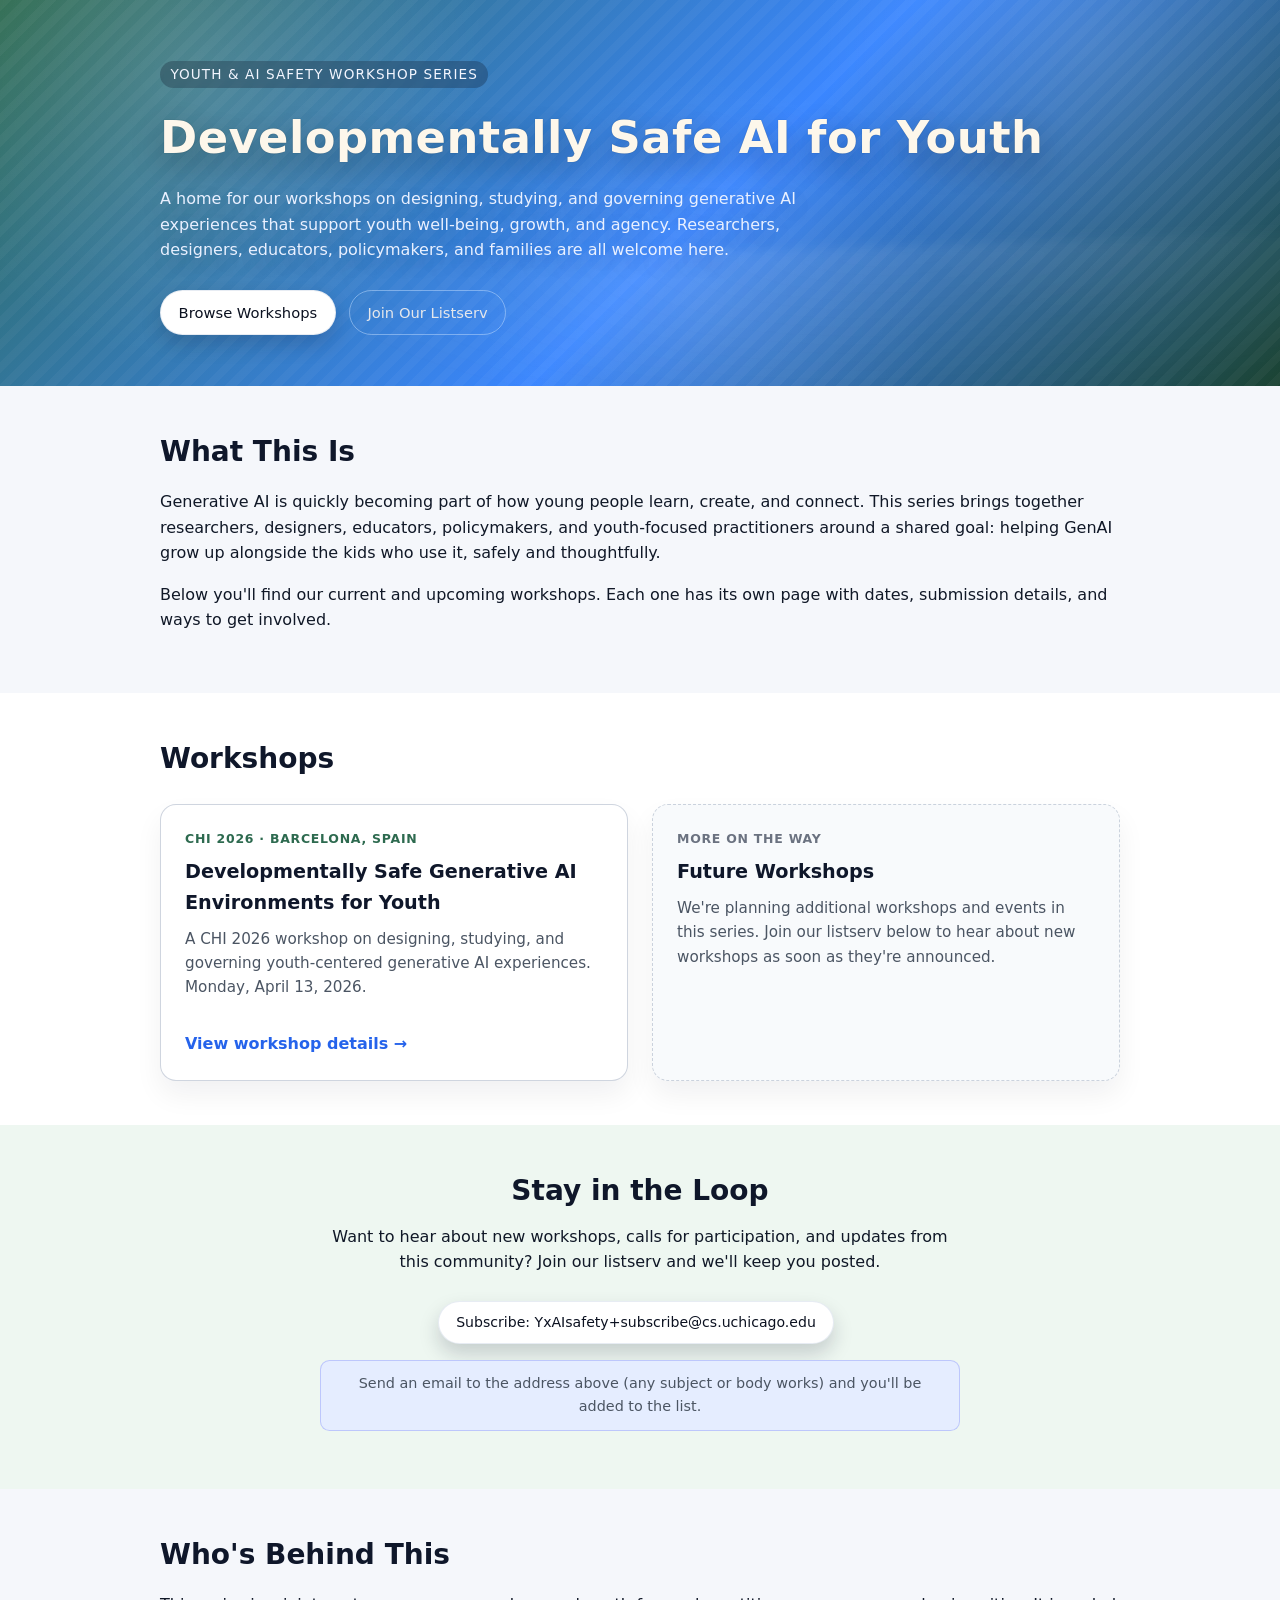
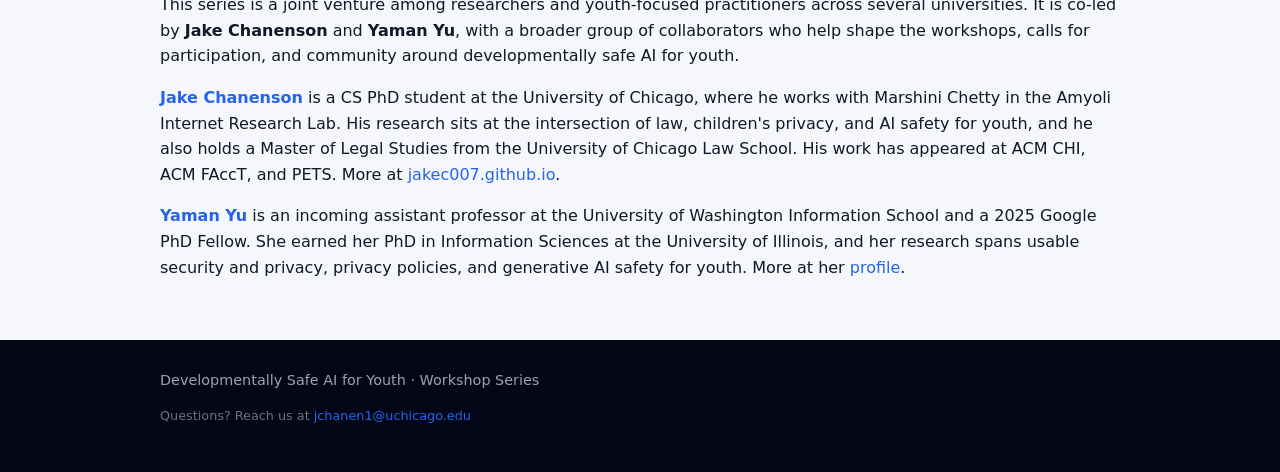
==== commit fa8e5e91: "added about us" ====
--- a/index.html
+++ b/index.html
@@ -84,6 +84,31 @@
           </p>
         </div>
       </section>
+      <section id="about-team" class="section">
+        <div class="section-inner">
+          <h2>Who's Behind This</h2>
+          <p>
+            This series is a joint venture among researchers and youth-focused practitioners across several
+            universities. It is co-led by <strong>Jake Chanenson</strong> and <strong>Yaman Yu</strong>, with a
+            broader group of collaborators who help shape the workshops, calls for participation, and community around
+            developmentally safe AI for youth.
+          </p>
+          <p>
+            <strong><a href="https://jakec007.github.io/">Jake Chanenson</a></strong> is a CS PhD student at the
+            University of Chicago, where he works with Marshini Chetty in the Amyoli Internet Research Lab. His research
+            sits at the intersection of law, children's privacy, and AI safety for youth, and he also holds a Master of
+            Legal Studies from the University of Chicago Law School. His work has appeared at ACM CHI, ACM FAccT, and
+            PETS. More at <a href="https://jakec007.github.io/">jakec007.github.io</a>.
+          </p>
+          <p>
+            <strong><a href="https://www.linkedin.com/in/yaman-yu/">Yaman Yu</a></strong> is an incoming assistant
+            professor at the University of Washington Information School and a 2025 Google PhD Fellow. She earned her PhD
+            in Information Sciences at the University of Illinois, and her research spans usable security and
+            privacy, privacy policies, and generative AI safety for youth. More at her
+            <a href="https://www.linkedin.com/in/yaman-yu/">profile</a>.
+          </p>
+        </div>
+      </section>
     </main>
 
     <footer class="footer">
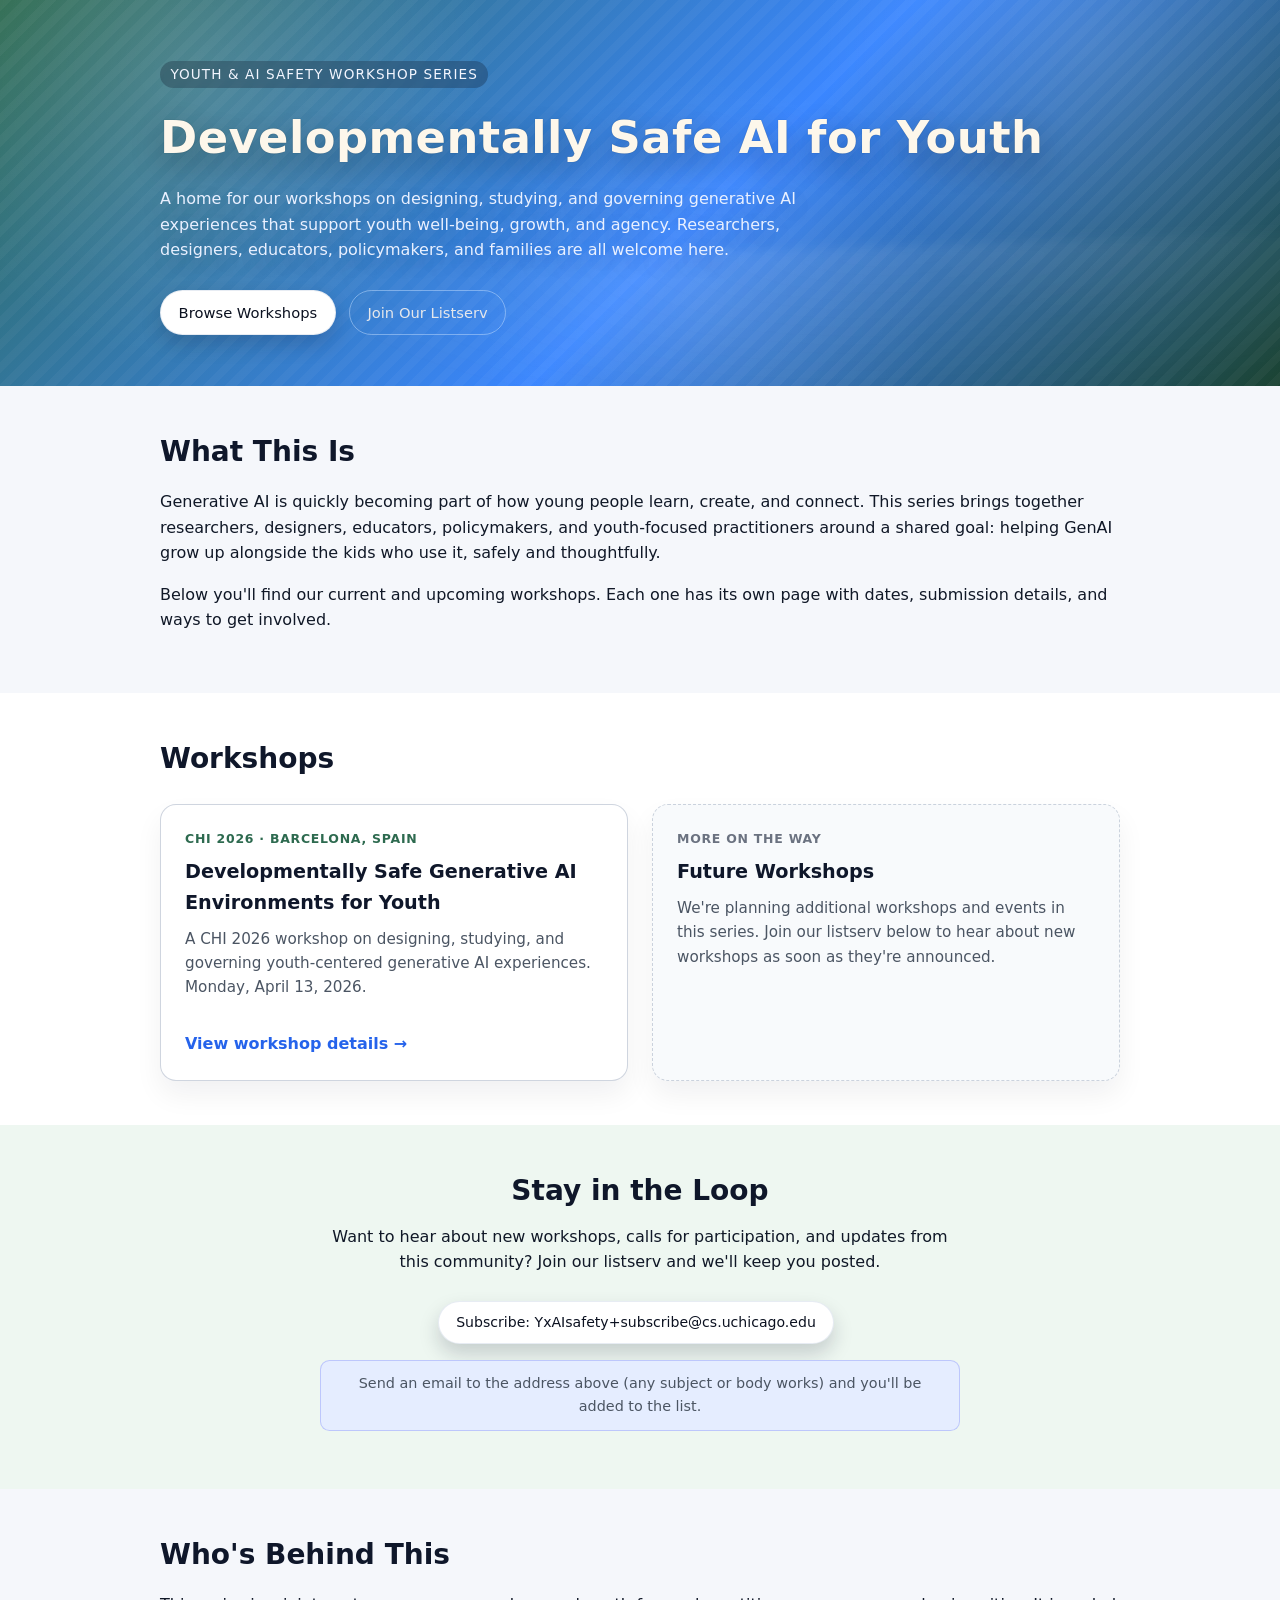
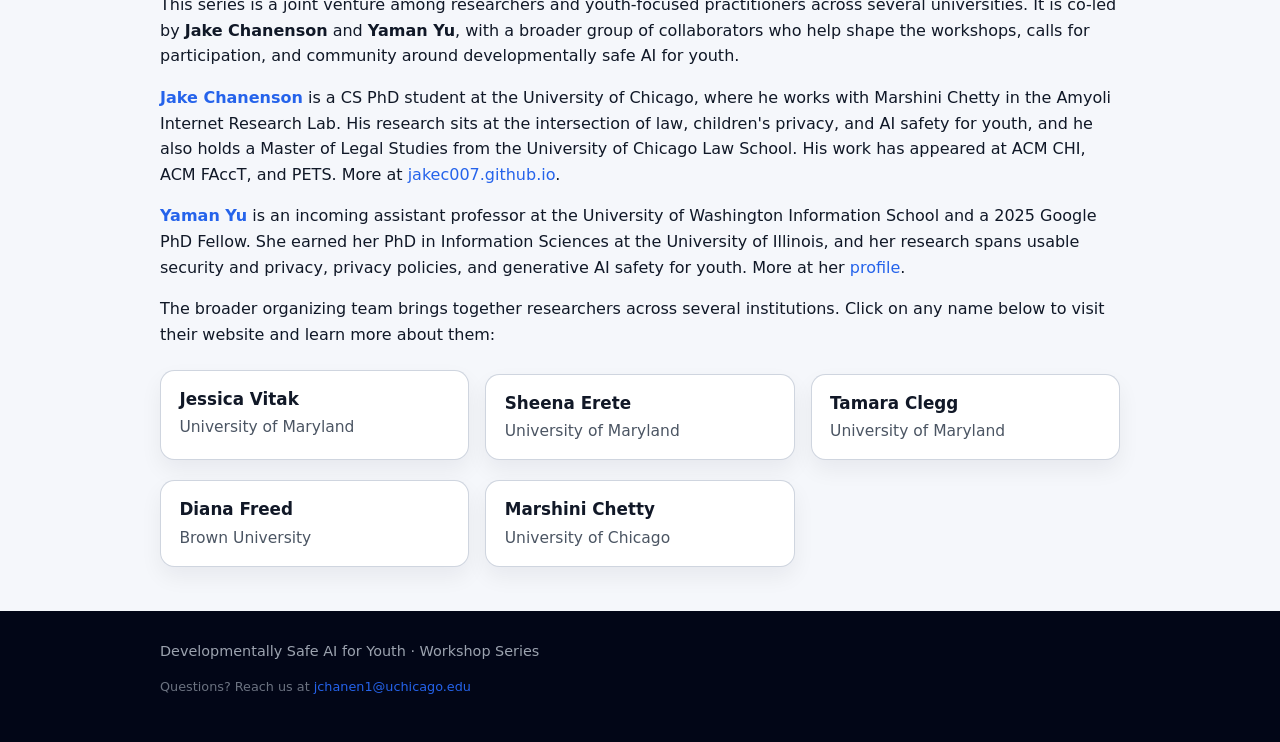
==== commit d6540e45: "updated collab list" ====
--- a/index.html
+++ b/index.html
@@ -7,7 +7,7 @@
       content="width=device-width, initial-scale=1.0"
     />
     <title>Developmentally Safe AI for Youth – Workshop Series</title>
-    <link rel="stylesheet" href="assets/css/style.css?v=7" />
+    <link rel="stylesheet" href="assets/css/style.css?v=9" />
   </head>
   <body>
     <header class="hero hero-friendly">
@@ -107,6 +107,17 @@
             privacy, privacy policies, and generative AI safety for youth. More at her
             <a href="https://www.linkedin.com/in/yaman-yu/">profile</a>.
           </p>
+          <p>
+            The broader organizing team brings together researchers across several institutions. Click on any name
+            below to visit their website and learn more about them:
+          </p>
+          <ul class="team-list">
+            <li><a class="team-card" href="https://jessicavitak.com/"><strong>Jessica Vitak</strong>University of Maryland</a></li>
+            <li><a class="team-card" href="https://www.sheenaerete.com/"><strong>Sheena Erete</strong>University of Maryland</a></li>
+            <li><a class="team-card" href="https://tammyclegg.com/"><strong>Tamara Clegg</strong>University of Maryland</a></li>
+            <li><a class="team-card" href="https://dfreed.me/"><strong>Diana Freed</strong>Brown University</a></li>
+            <li><a class="team-card" href="https://www.marshini.net/"><strong>Marshini Chetty</strong>University of Chicago</a></li>
+          </ul>
         </div>
       </section>
     </main>
--- a/assets/css/style.css
+++ b/assets/css/style.css
@@ -329,6 +329,47 @@
   font-size: 0.97rem;
 }
 
+.team-list {
+  list-style: none;
+  margin: 1.4rem 0 0;
+  padding: 0;
+  display: grid;
+  grid-template-columns: repeat(auto-fit, minmax(240px, 1fr));
+  gap: 1rem;
+}
+
+.team-list li {
+  display: flex;
+}
+
+.team-card {
+  display: block;
+  width: 100%;
+  background-color: #ffffff;
+  border: 1px solid rgba(148, 163, 184, 0.45);
+  border-radius: 0.9rem;
+  box-shadow: 0 10px 22px rgba(15, 23, 42, 0.06);
+  padding: 0.95rem 1.15rem;
+  color: #4b5563;
+  font-size: 0.97rem;
+  text-decoration: none;
+  transition: transform 0.15s ease, box-shadow 0.15s ease, border-color 0.15s ease;
+}
+
+.team-card:hover {
+  transform: translateY(-2px);
+  box-shadow: 0 16px 30px rgba(15, 23, 42, 0.12);
+  border-color: rgba(37, 99, 235, 0.55);
+}
+
+.team-card strong {
+  display: block;
+  color: #111827;
+  font-weight: 700;
+  font-size: 1.05rem;
+  margin-bottom: 0.15rem;
+}
+
 .contact-block {
   margin-top: 1.8rem;
   text-align: center;
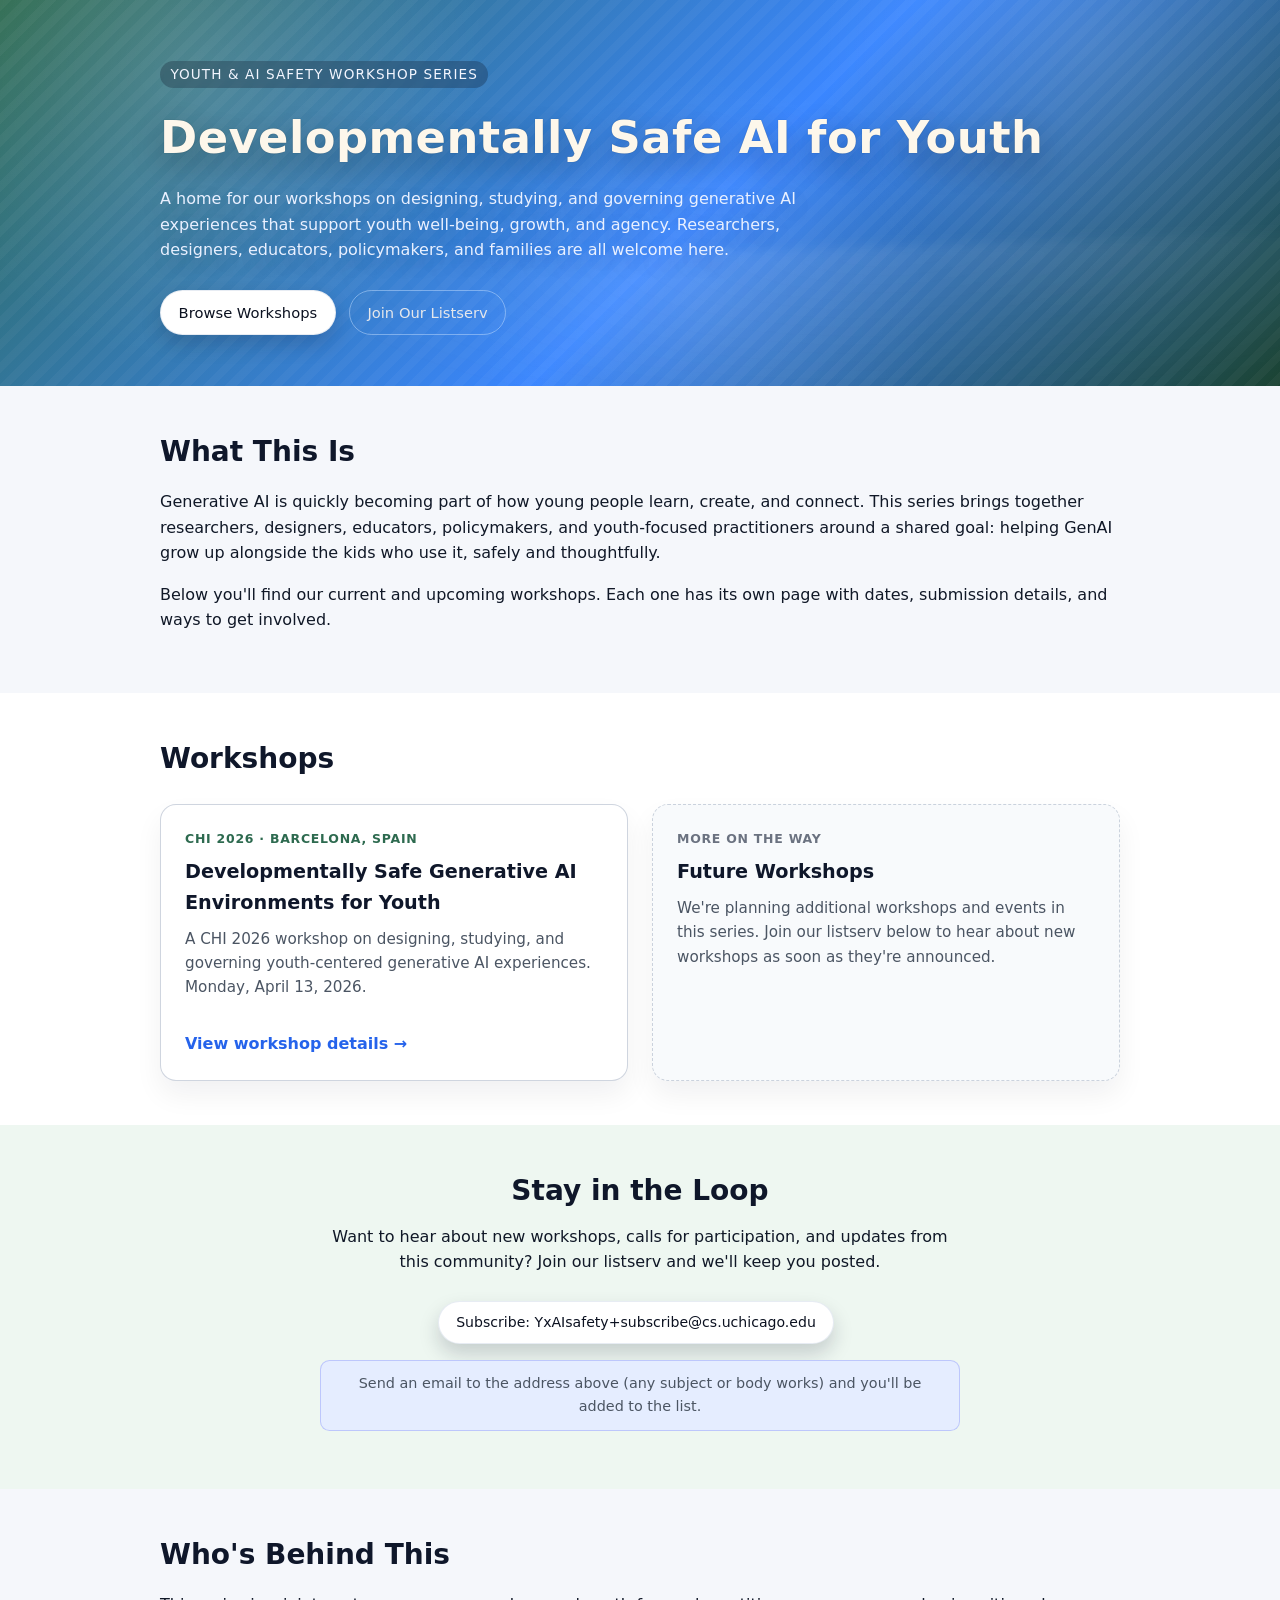
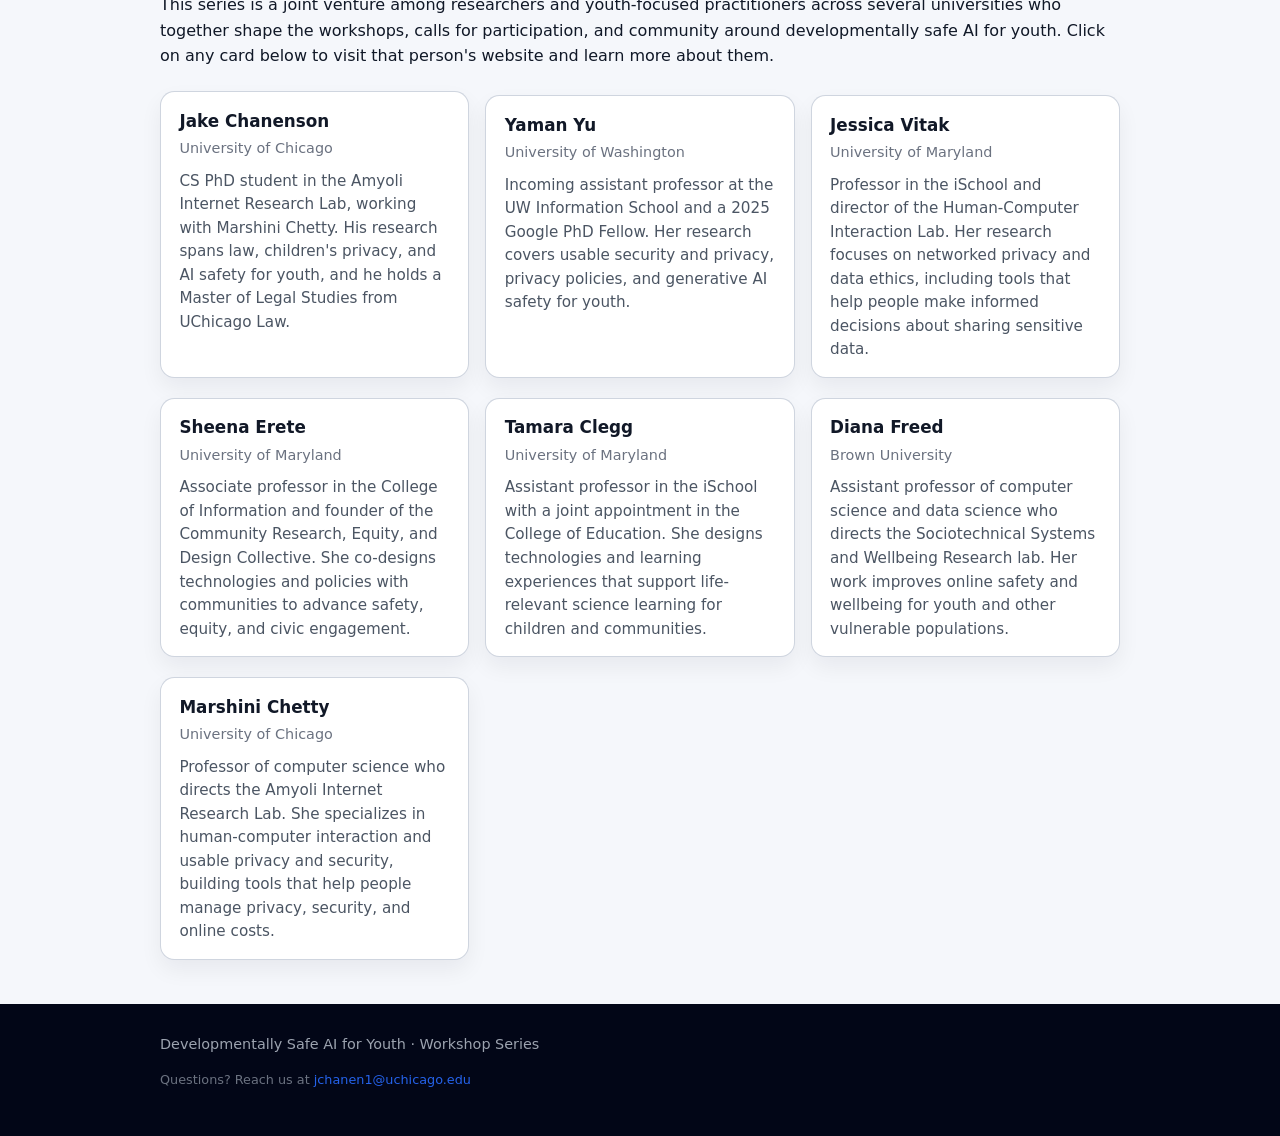
==== commit 7274f487: "new billing" ====
--- a/index.html
+++ b/index.html
@@ -7,7 +7,7 @@
       content="width=device-width, initial-scale=1.0"
     />
     <title>Developmentally Safe AI for Youth – Workshop Series</title>
-    <link rel="stylesheet" href="assets/css/style.css?v=9" />
+    <link rel="stylesheet" href="assets/css/style.css?v=10" />
   </head>
   <body>
     <header class="hero hero-friendly">
@@ -89,34 +89,18 @@
           <h2>Who's Behind This</h2>
           <p>
             This series is a joint venture among researchers and youth-focused practitioners across several
-            universities. It is co-led by <strong>Jake Chanenson</strong> and <strong>Yaman Yu</strong>, with a
-            broader group of collaborators who help shape the workshops, calls for participation, and community around
-            developmentally safe AI for youth.
-          </p>
-          <p>
-            <strong><a href="https://jakec007.github.io/">Jake Chanenson</a></strong> is a CS PhD student at the
-            University of Chicago, where he works with Marshini Chetty in the Amyoli Internet Research Lab. His research
-            sits at the intersection of law, children's privacy, and AI safety for youth, and he also holds a Master of
-            Legal Studies from the University of Chicago Law School. His work has appeared at ACM CHI, ACM FAccT, and
-            PETS. More at <a href="https://jakec007.github.io/">jakec007.github.io</a>.
-          </p>
-          <p>
-            <strong><a href="https://www.linkedin.com/in/yaman-yu/">Yaman Yu</a></strong> is an incoming assistant
-            professor at the University of Washington Information School and a 2025 Google PhD Fellow. She earned her PhD
-            in Information Sciences at the University of Illinois, and her research spans usable security and
-            privacy, privacy policies, and generative AI safety for youth. More at her
-            <a href="https://www.linkedin.com/in/yaman-yu/">profile</a>.
-          </p>
-          <p>
-            The broader organizing team brings together researchers across several institutions. Click on any name
-            below to visit their website and learn more about them:
+            universities who together shape the workshops, calls for participation, and community around
+            developmentally safe AI for youth. Click on any card below to visit that person's website and learn more
+            about them.
           </p>
           <ul class="team-list">
-            <li><a class="team-card" href="https://jessicavitak.com/"><strong>Jessica Vitak</strong>University of Maryland</a></li>
-            <li><a class="team-card" href="https://www.sheenaerete.com/"><strong>Sheena Erete</strong>University of Maryland</a></li>
-            <li><a class="team-card" href="https://tammyclegg.com/"><strong>Tamara Clegg</strong>University of Maryland</a></li>
-            <li><a class="team-card" href="https://dfreed.me/"><strong>Diana Freed</strong>Brown University</a></li>
-            <li><a class="team-card" href="https://www.marshini.net/"><strong>Marshini Chetty</strong>University of Chicago</a></li>
+            <li><a class="team-card" href="https://jakec007.github.io/"><strong>Jake Chanenson</strong><span class="team-affil">University of Chicago</span><span class="team-bio">CS PhD student in the Amyoli Internet Research Lab, working with Marshini Chetty. His research spans law, children's privacy, and AI safety for youth, and he holds a Master of Legal Studies from UChicago Law.</span></a></li>
+            <li><a class="team-card" href="https://www.linkedin.com/in/yaman-yu/"><strong>Yaman Yu</strong><span class="team-affil">University of Washington</span><span class="team-bio">Incoming assistant professor at the UW Information School and a 2025 Google PhD Fellow. Her research covers usable security and privacy, privacy policies, and generative AI safety for youth.</span></a></li>
+            <li><a class="team-card" href="https://jessicavitak.com/"><strong>Jessica Vitak</strong><span class="team-affil">University of Maryland</span><span class="team-bio">Professor in the iSchool and director of the Human-Computer Interaction Lab. Her research focuses on networked privacy and data ethics, including tools that help people make informed decisions about sharing sensitive data.</span></a></li>
+            <li><a class="team-card" href="https://www.sheenaerete.com/"><strong>Sheena Erete</strong><span class="team-affil">University of Maryland</span><span class="team-bio">Associate professor in the College of Information and founder of the Community Research, Equity, and Design Collective. She co-designs technologies and policies with communities to advance safety, equity, and civic engagement.</span></a></li>
+            <li><a class="team-card" href="https://tammyclegg.com/"><strong>Tamara Clegg</strong><span class="team-affil">University of Maryland</span><span class="team-bio">Assistant professor in the iSchool with a joint appointment in the College of Education. She designs technologies and learning experiences that support life-relevant science learning for children and communities.</span></a></li>
+            <li><a class="team-card" href="https://dfreed.me/"><strong>Diana Freed</strong><span class="team-affil">Brown University</span><span class="team-bio">Assistant professor of computer science and data science who directs the Sociotechnical Systems and Wellbeing Research lab. Her work improves online safety and wellbeing for youth and other vulnerable populations.</span></a></li>
+            <li><a class="team-card" href="https://www.marshini.net/"><strong>Marshini Chetty</strong><span class="team-affil">University of Chicago</span><span class="team-bio">Professor of computer science who directs the Amyoli Internet Research Lab. She specializes in human-computer interaction and usable privacy and security, building tools that help people manage privacy, security, and online costs.</span></a></li>
           </ul>
         </div>
       </section>
--- a/assets/css/style.css
+++ b/assets/css/style.css
@@ -367,7 +367,21 @@
   color: #111827;
   font-weight: 700;
   font-size: 1.05rem;
-  margin-bottom: 0.15rem;
+}
+
+.team-affil {
+  display: block;
+  color: #6b7280;
+  font-size: 0.9rem;
+  margin-top: 0.15rem;
+}
+
+.team-bio {
+  display: block;
+  color: #4b5563;
+  font-size: 0.95rem;
+  line-height: 1.55;
+  margin-top: 0.6rem;
 }
 
 .contact-block {
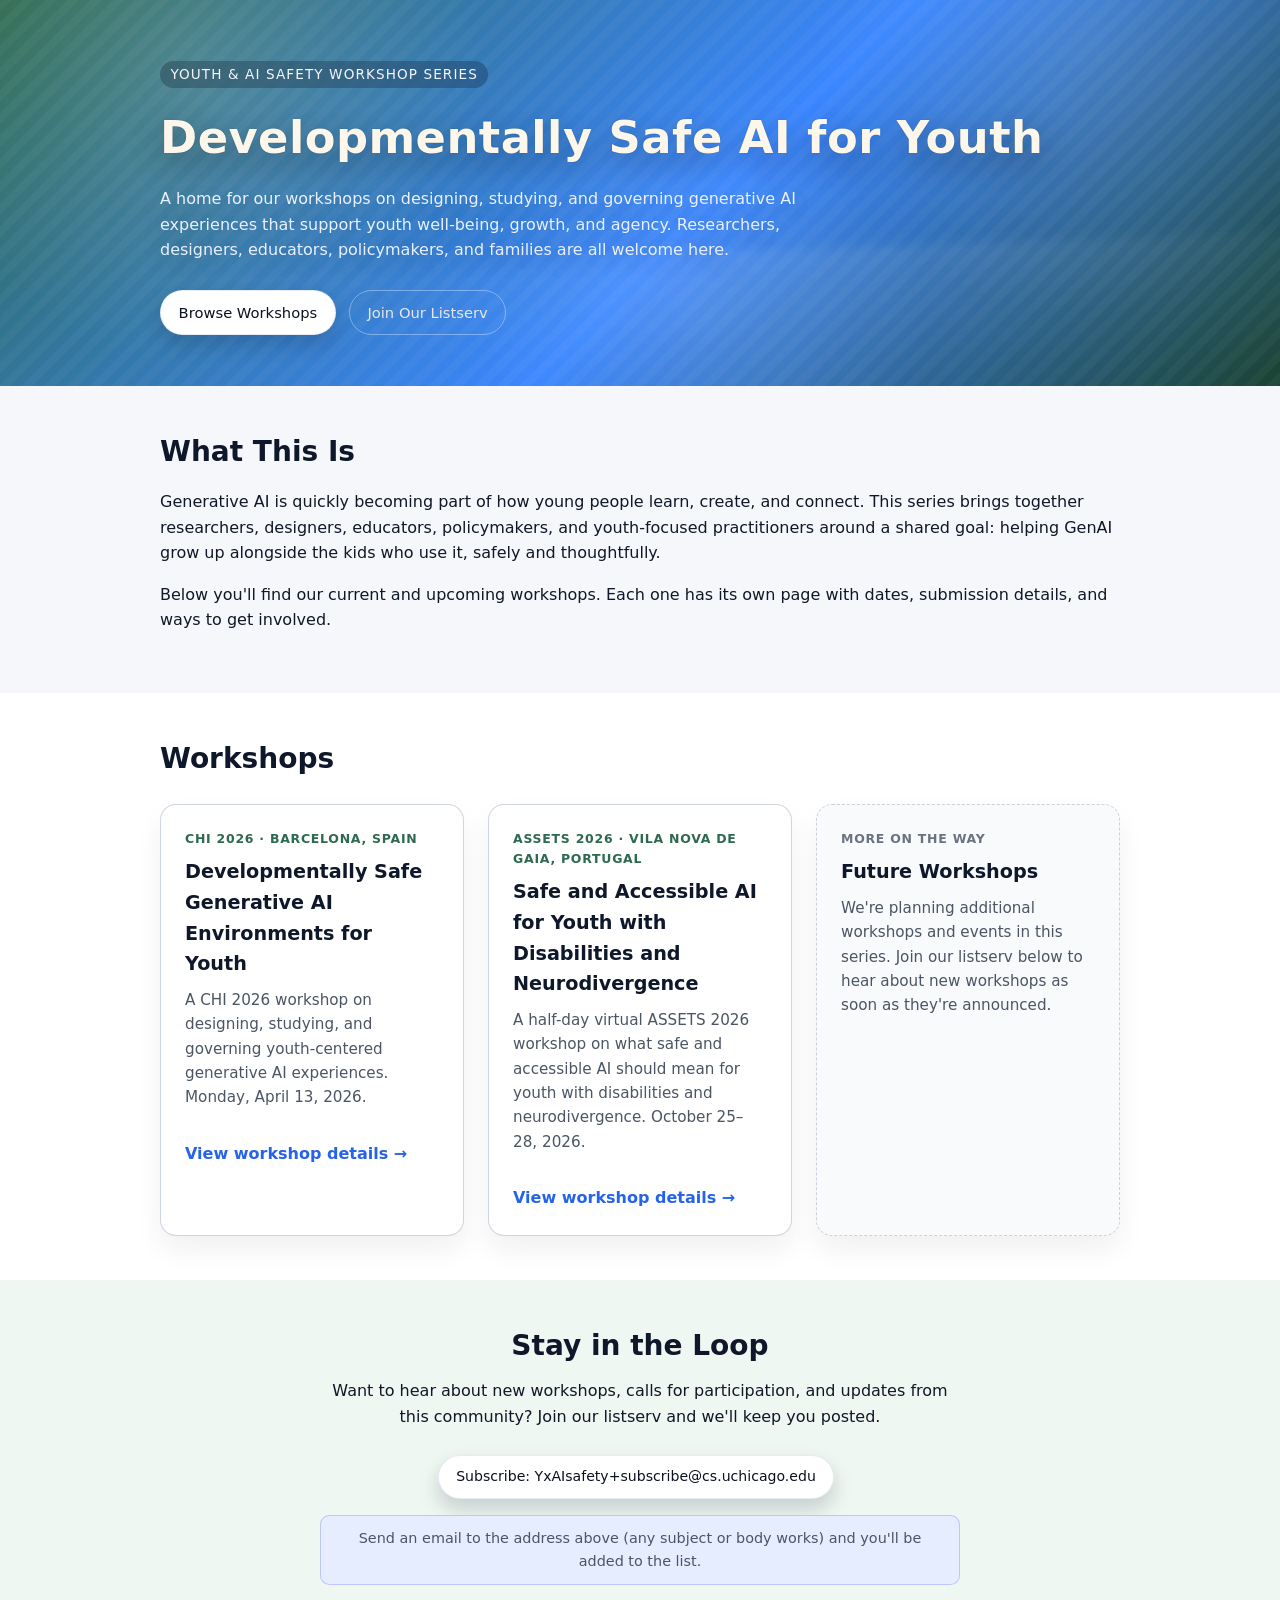
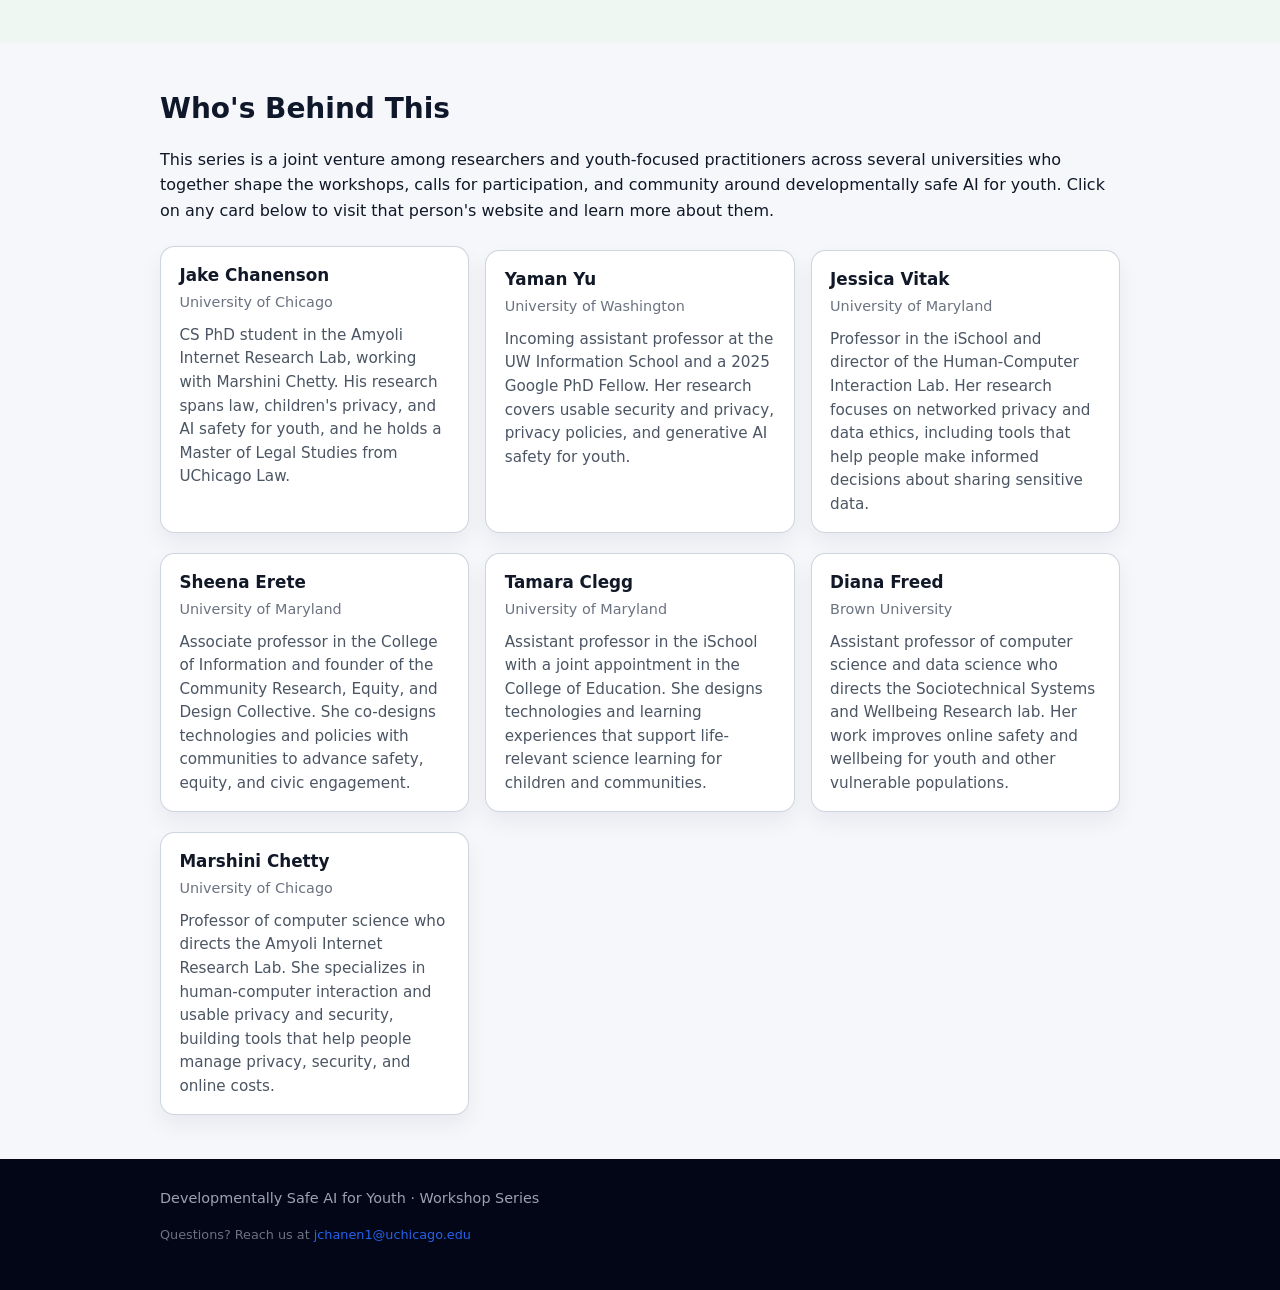
==== commit 7a335ce5: "ASSETS 2026" ====
--- a/index.html
+++ b/index.html
@@ -54,6 +54,16 @@
               <span class="workshop-card-link">View workshop details &rarr;</span>
             </a>
 
+            <a class="workshop-card" href="workshops/2026_assets/index.html">
+              <div class="workshop-card-tag">ASSETS 2026 · Vila Nova de Gaia, Portugal</div>
+              <h3>Safe and Accessible AI for Youth with Disabilities and Neurodivergence</h3>
+              <p>
+                A half-day virtual ASSETS 2026 workshop on what safe and accessible AI should mean for youth with
+                disabilities and neurodivergence. October 25–28, 2026.
+              </p>
+              <span class="workshop-card-link">View workshop details &rarr;</span>
+            </a>
+
             <div class="workshop-card workshop-card-placeholder">
               <div class="workshop-card-tag">More on the way</div>
               <h3>Future Workshops</h3>
@@ -95,7 +105,7 @@
           </p>
           <ul class="team-list">
             <li><a class="team-card" href="https://jakec007.github.io/"><strong>Jake Chanenson</strong><span class="team-affil">University of Chicago</span><span class="team-bio">CS PhD student in the Amyoli Internet Research Lab, working with Marshini Chetty. His research spans law, children's privacy, and AI safety for youth, and he holds a Master of Legal Studies from UChicago Law.</span></a></li>
-            <li><a class="team-card" href="https://www.linkedin.com/in/yaman-yu/"><strong>Yaman Yu</strong><span class="team-affil">University of Washington</span><span class="team-bio">Incoming assistant professor at the UW Information School and a 2025 Google PhD Fellow. Her research covers usable security and privacy, privacy policies, and generative AI safety for youth.</span></a></li>
+            <li><a class="team-card" href="https://yaman-yu.github.io/"><strong>Yaman Yu</strong><span class="team-affil">University of Washington</span><span class="team-bio">Incoming assistant professor at the UW Information School and a 2025 Google PhD Fellow. Her research covers usable security and privacy, privacy policies, and generative AI safety for youth.</span></a></li>
             <li><a class="team-card" href="https://jessicavitak.com/"><strong>Jessica Vitak</strong><span class="team-affil">University of Maryland</span><span class="team-bio">Professor in the iSchool and director of the Human-Computer Interaction Lab. Her research focuses on networked privacy and data ethics, including tools that help people make informed decisions about sharing sensitive data.</span></a></li>
             <li><a class="team-card" href="https://www.sheenaerete.com/"><strong>Sheena Erete</strong><span class="team-affil">University of Maryland</span><span class="team-bio">Associate professor in the College of Information and founder of the Community Research, Equity, and Design Collective. She co-designs technologies and policies with communities to advance safety, equity, and civic engagement.</span></a></li>
             <li><a class="team-card" href="https://tammyclegg.com/"><strong>Tamara Clegg</strong><span class="team-affil">University of Maryland</span><span class="team-bio">Assistant professor in the iSchool with a joint appointment in the College of Education. She designs technologies and learning experiences that support life-relevant science learning for children and communities.</span></a></li>
